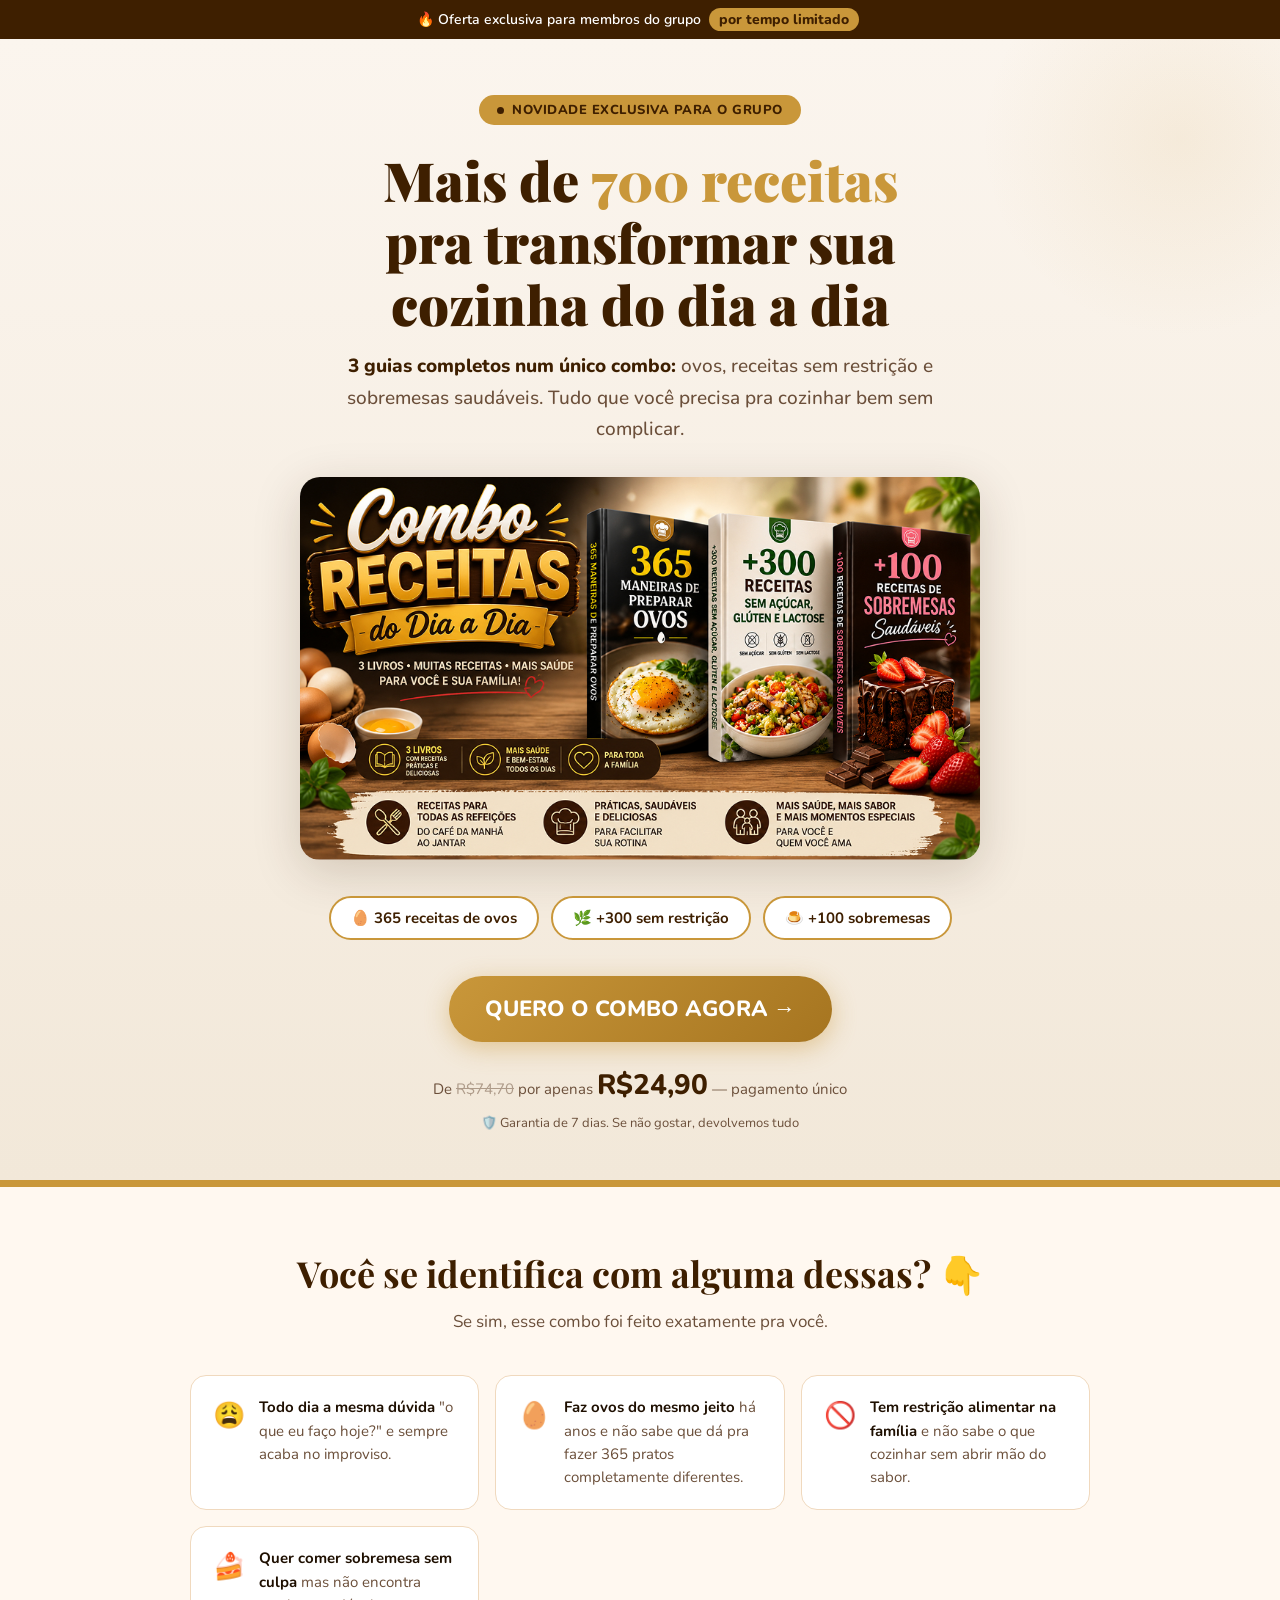
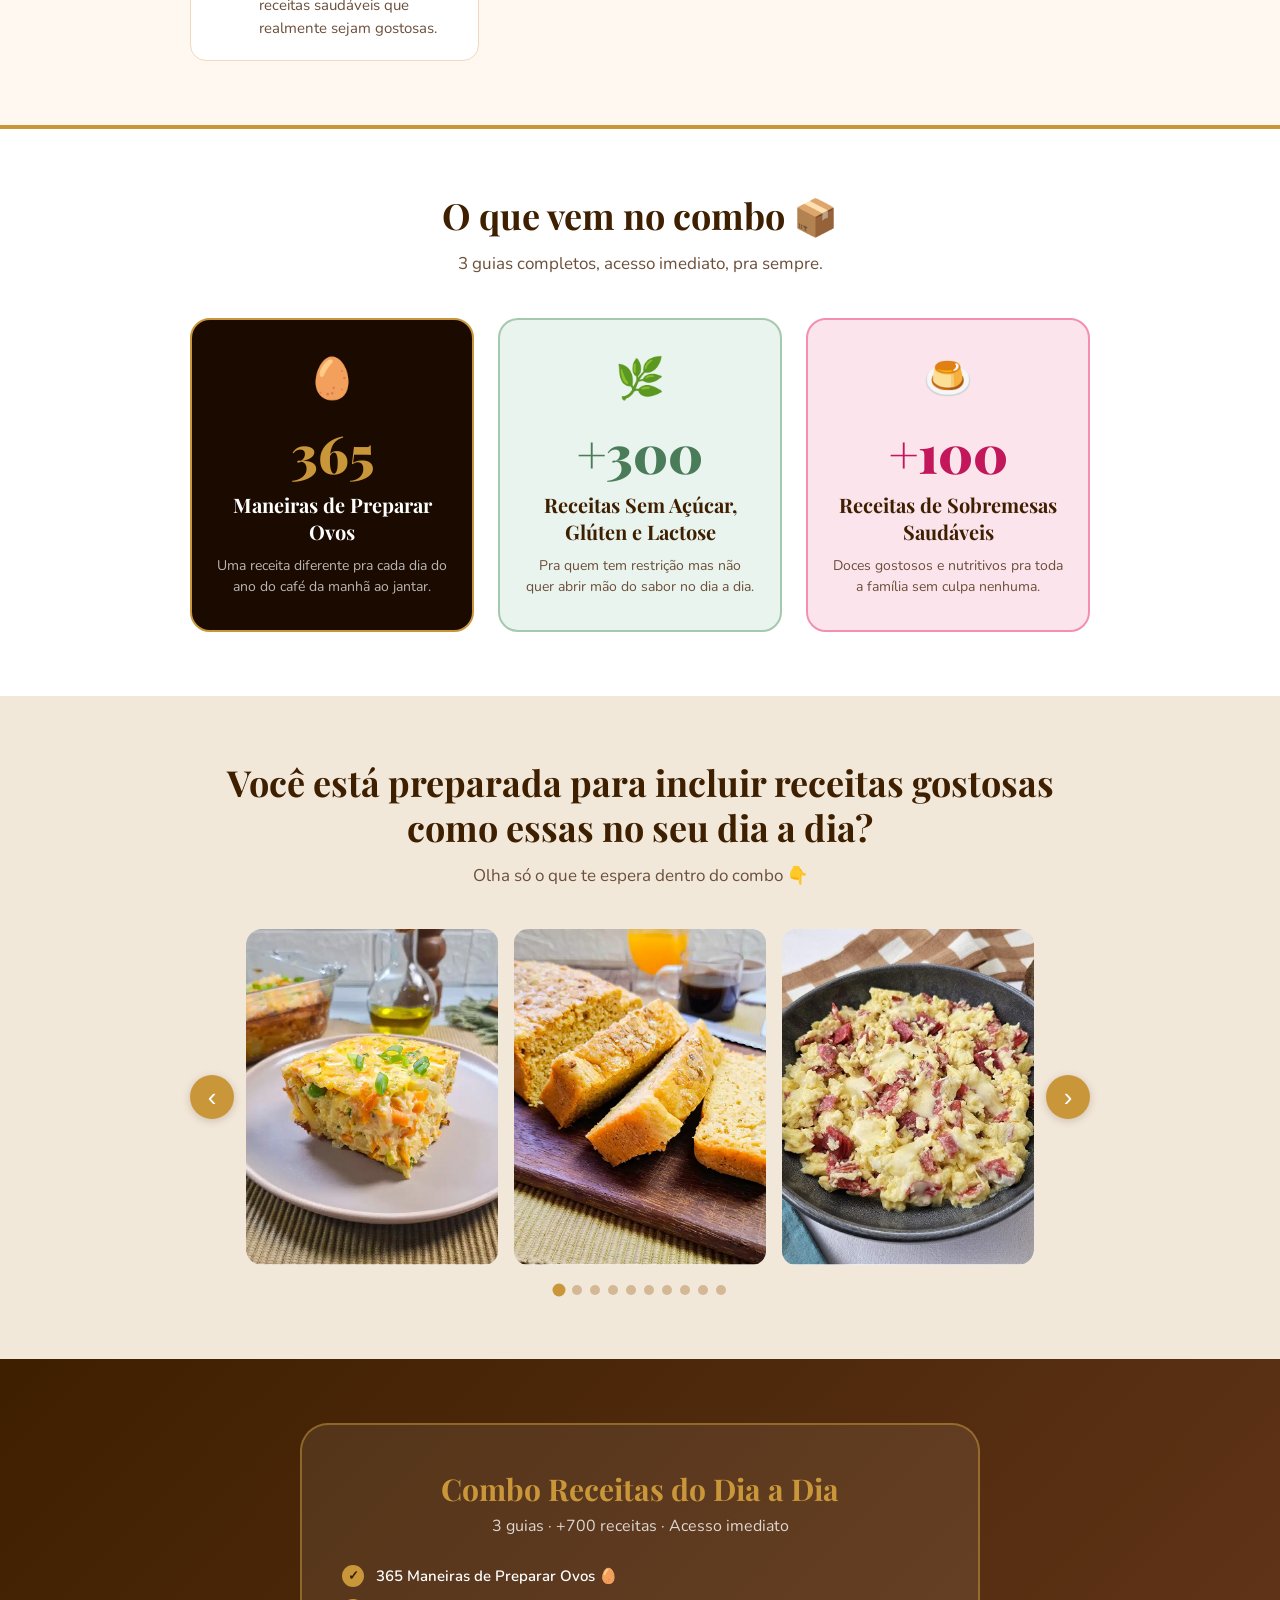
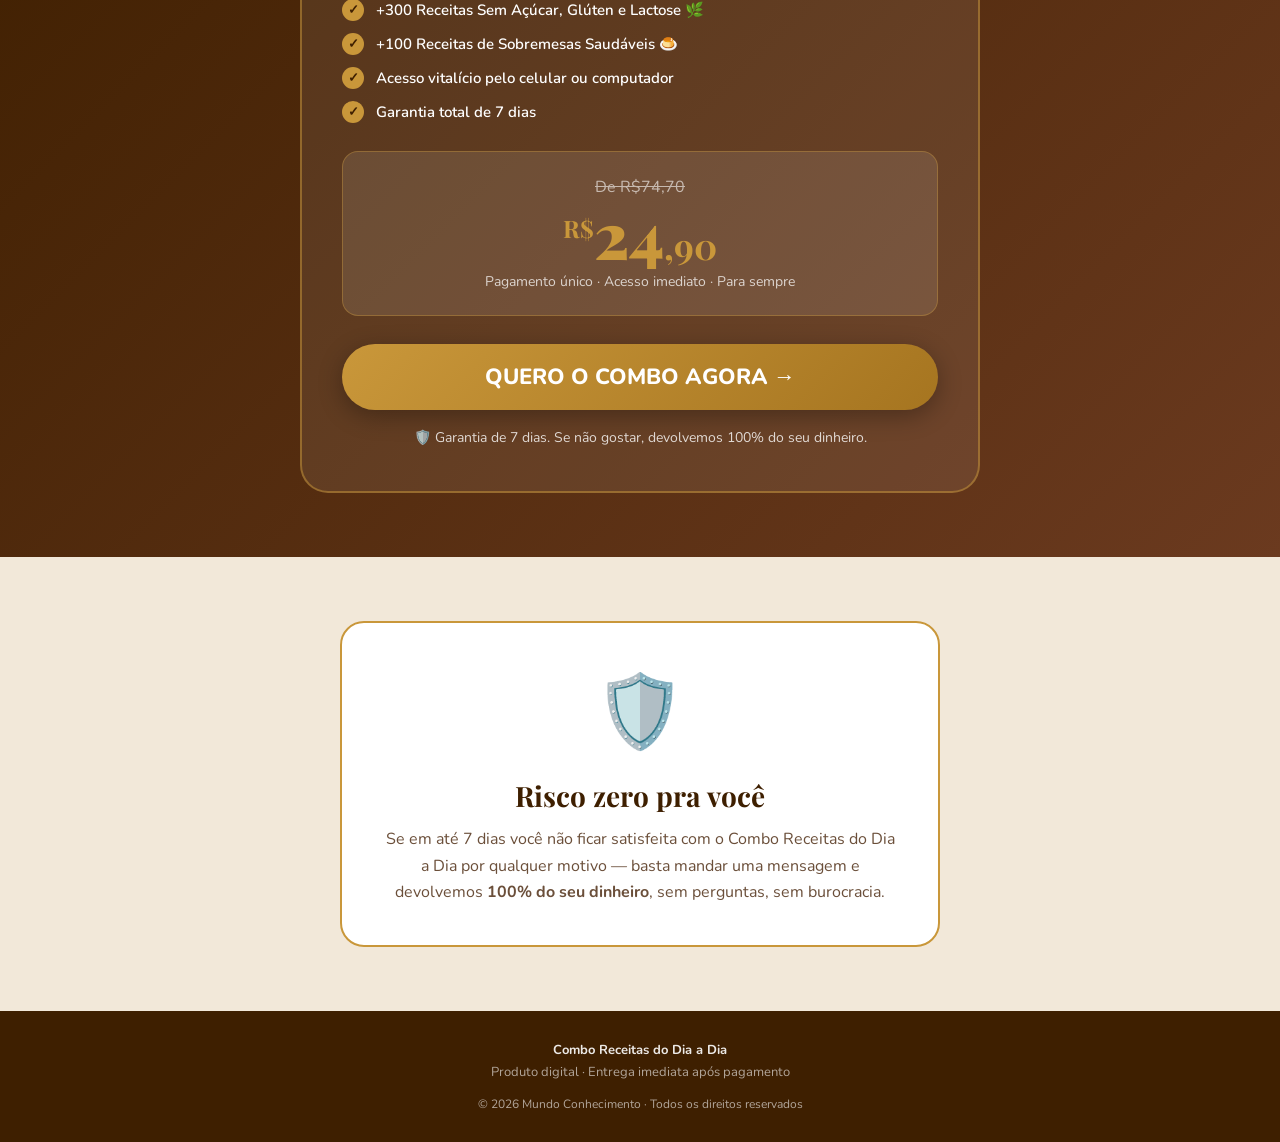
==== index.html @ 6fc4f451 "v1" ====
<!DOCTYPE html>
<html lang="pt-BR">
<head>
<meta charset="UTF-8">
<meta name="viewport" content="width=device-width, initial-scale=1.0">
<title>Combo Receitas do Dia a Dia</title>
<link href="https://fonts.googleapis.com/css2?family=Playfair+Display:wght@700;900&family=Nunito:wght@400;500;600;700;800&display=swap" rel="stylesheet">
<link rel="stylesheet" href="style.css">
</head>
<body>

<!-- TOPBAR -->
<div class="topbar">
  🔥 Oferta exclusiva para membros do grupo <span>por tempo limitado</span>
</div>

<!-- HERO -->
<section class="hero">
  <div class="badge-exclusivo">
    <span class="dot"></span>
    Novidade exclusiva para o grupo
  </div>

  <h1>
    Mais de <em>700 receitas</em><br>
    pra transformar sua<br>
    cozinha do dia a dia
  </h1>

  <p class="hero-sub">
    <strong>3 guias completos num único combo:</strong> ovos, receitas sem restrição e sobremesas saudáveis. Tudo que você precisa pra cozinhar bem sem complicar.
  </p>

  <div class="hero-img-placeholder">
    <img src="public/hero.jpg" alt="Combo Receitas do Dia a Dia">
  </div>

  <div class="stats-row">
    <div class="stat-pill">🥚 365 receitas de ovos</div>
    <div class="stat-pill">🌿 +300 sem restrição</div>
    <div class="stat-pill">🍮 +100 sobremesas</div>
  </div>

  <a href="https://mundoconhecimento.mycartpanda.com/checkout/211885139:1" class="cta-btn">
    QUERO O COMBO AGORA →
  </a>

  <div class="preco-hero">
    De <s>R$74,70</s> por apenas <strong>R$24,90</strong> — pagamento único
  </div>

  <div class="garantia-mini">
    🛡️ Garantia de 7 dias. Se não gostar, devolvemos tudo
  </div>
</section>

<!-- DOR -->
<section class="sec-dor">
  <div class="container">
    <h2 class="section-title">Você se identifica com alguma dessas? 👇</h2>
    <p class="section-sub">Se sim, esse combo foi feito exatamente pra você.</p>
    <div class="dor-grid">
      <div class="dor-card">
        <span class="dor-icon">😩</span>
        <p><strong>Todo dia a mesma dúvida</strong> "o que eu faço hoje?" e sempre acaba no improviso.</p>
      </div>
      <div class="dor-card">
        <span class="dor-icon">🥚</span>
        <p><strong>Faz ovos do mesmo jeito</strong> há anos e não sabe que dá pra fazer 365 pratos completamente diferentes.</p>
      </div>
      <div class="dor-card">
        <span class="dor-icon">🚫</span>
        <p><strong>Tem restrição alimentar na família</strong> e não sabe o que cozinhar sem abrir mão do sabor.</p>
      </div>
      <div class="dor-card">
        <span class="dor-icon">🍰</span>
        <p><strong>Quer comer sobremesa sem culpa</strong> mas não encontra receitas saudáveis que realmente sejam gostosas.</p>
      </div>
    </div>
  </div>
</section>

<!-- PRODUTOS -->
<section class="sec-produtos">
  <div class="container">
    <h2 class="section-title">O que vem no combo 📦</h2>
    <p class="section-sub">3 guias completos, acesso imediato, pra sempre.</p>
    <div class="produtos-grid">
      <div class="produto-card escuro">
        <span class="p-icon">🥚</span>
        <span class="p-num">365</span>
        <h3>Maneiras de Preparar Ovos</h3>
        <p>Uma receita diferente pra cada dia do ano do café da manhã ao jantar.</p>
      </div>
      <div class="produto-card claro">
        <span class="p-icon">🌿</span>
        <span class="p-num">+300</span>
        <h3>Receitas Sem Açúcar, Glúten e Lactose</h3>
        <p>Pra quem tem restrição mas não quer abrir mão do sabor no dia a dia.</p>
      </div>
      <div class="produto-card rosa">
        <span class="p-icon">🍮</span>
        <span class="p-num">+100</span>
        <h3>Receitas de Sobremesas Saudáveis</h3>
        <p>Doces gostosos e nutritivos pra toda a família sem culpa nenhuma.</p>
      </div>
    </div>
  </div>
</section>

<!-- CARROSSEL -->
<section class="sec-carrossel">
  <div class="container">
    <h2 class="section-title">Você está preparada para incluir receitas gostosas como essas no seu dia a dia?</h2>
    <p class="section-sub">Olha só o que te espera dentro do combo 👇</p>
    <div class="carrossel-wrapper">
      <button class="carr-btn carr-prev" onclick="moverCarrossel(-1)" aria-label="Anterior">&#8249;</button>
      <div class="carrossel-track-outer">
        <div class="carrossel-track" id="carrosselTrack">
          <div class="carr-slide"><img src="public/1.jpg" alt="Receita 1"></div>
          <div class="carr-slide"><img src="public/2.jpg" alt="Receita 2"></div>
          <div class="carr-slide"><img src="public/3.jpg" alt="Receita 3"></div>
          <div class="carr-slide"><img src="public/4.jpg" alt="Receita 4"></div>
          <div class="carr-slide"><img src="public/5.jpg" alt="Receita 5"></div>
          <div class="carr-slide"><img src="public/6.jpg" alt="Receita 6"></div>
          <div class="carr-slide"><img src="public/7.jpg" alt="Receita 7"></div>
          <div class="carr-slide"><img src="public/8.jpg" alt="Receita 8"></div>
          <div class="carr-slide"><img src="public/9.jpg" alt="Receita 9"></div>
          <div class="carr-slide"><img src="public/10.jpg" alt="Receita 10"></div>
          <div class="carr-slide"><img src="public/11.jpg" alt="Receita 11"></div>
          <div class="carr-slide"><img src="public/12.jpg" alt="Receita 12"></div>
        </div>
      </div>
      <button class="carr-btn carr-next" onclick="moverCarrossel(1)" aria-label="Próximo">&#8250;</button>
    </div>
    <div class="carr-dots" id="carrDots"></div>
  </div>
</section>

<!-- OFERTA -->
<section class="sec-oferta" id="oferta">
  <div class="container">
    <div class="oferta-box">
      <div class="titulo">Combo Receitas do Dia a Dia</div>
      <div class="subtitulo">3 guias · +700 receitas · Acesso imediato</div>

      <ul class="inclui-lista">
        <li>365 Maneiras de Preparar Ovos 🥚</li>
        <li>+300 Receitas Sem Açúcar, Glúten e Lactose 🌿</li>
        <li>+100 Receitas de Sobremesas Saudáveis 🍮</li>
        <li>Acesso vitalício pelo celular ou computador</li>
        <li>Garantia total de 7 dias</li>
      </ul>

      <div class="preco-box">
        <div class="preco-de">De R$74,70</div>
        <div class="preco-por">
          <span>R$</span>24<span class="cents">,90</span>
        </div>
        <div class="preco-detalhe">Pagamento único · Acesso imediato · Para sempre</div>
      </div>

      <a href="https://mundoconhecimento.mycartpanda.com/checkout/211885139:1" class="cta-btn-gold">
        QUERO O COMBO AGORA →
      </a>

      <div class="garantia-box">
        🛡️ Garantia de 7 dias. Se não gostar, devolvemos 100% do seu dinheiro.
      </div>
    </div>
  </div>
</section>

<!-- GARANTIA -->
<section class="sec-garantia">
  <div class="container">
    <div class="garantia-inner">
      <span class="g-big">🛡️</span>
      <h3>Risco zero pra você</h3>
      <p>
        Se em até 7 dias você não ficar satisfeita com o Combo Receitas do Dia a Dia por qualquer motivo — basta mandar uma mensagem e devolvemos <strong>100% do seu dinheiro</strong>, sem perguntas, sem burocracia.
      </p>
    </div>
  </div>
</section>

<!-- FOOTER -->
<footer>
  <p><strong>Combo Receitas do Dia a Dia</strong></p>
  <p>Produto digital · Entrega imediata após pagamento</p>
  <p style="margin-top:10px; font-size:12px;">© 2026 Mundo Conhecimento · Todos os direitos reservados</p>
</footer>

<script src="script.js"></script>

</body>
</html>
---- style.css ----
*, *::before, *::after { box-sizing: border-box; margin: 0; padding: 0; }

:root {
  --marrom: #3E1F00;
  --marrom-medio: #6B3A1F;
  --dourado: #C9973A;
  --dourado-claro: #FDF3E3;
  --creme: #FBF5EE;
  --creme-escuro: #F2E8D9;
  --verde: #4A7C59;
  --verde-claro: #EAF4EE;
  --rosa: #C2185B;
  --rosa-claro: #FCE4EC;
  --texto: #1E0F00;
  --texto-muted: #6B4F3A;
}

body {
  font-family: 'Nunito', sans-serif;
  color: var(--texto);
  background: var(--creme);
  overflow-x: hidden;
}

/* TOPBAR */
.topbar {
  background: var(--marrom);
  color: white;
  text-align: center;
  padding: 10px 20px;
  font-size: 14px;
  font-weight: 600;
}
.topbar span {
  background: var(--dourado);
  color: var(--marrom);
  border-radius: 20px;
  padding: 2px 10px;
  font-weight: 800;
  margin: 0 4px;
}

/* HERO */
.hero {
  background: linear-gradient(180deg, #FBF5EE 0%, #F2E8D9 100%);
  padding: 56px 24px 48px;
  text-align: center;
  position: relative;
  overflow: hidden;
  border-bottom: 3px solid var(--dourado);
}
.hero::before {
  content: '';
  position: absolute;
  top: -100px; right: -100px;
  width: 400px; height: 400px;
  background: radial-gradient(circle, rgba(201,151,58,0.1) 0%, transparent 70%);
  border-radius: 50%;
  pointer-events: none;
}
.badge-exclusivo {
  display: inline-flex;
  align-items: center;
  gap: 8px;
  background: var(--dourado);
  color: var(--marrom);
  border-radius: 30px;
  padding: 6px 18px;
  font-size: 13px;
  font-weight: 800;
  margin-bottom: 24px;
  letter-spacing: 0.5px;
  text-transform: uppercase;
}
.badge-exclusivo .dot {
  width: 7px; height: 7px;
  background: var(--marrom);
  border-radius: 50%;
  animation: pulse 1.5s ease-in-out infinite;
}
@keyframes pulse {
  0%, 100% { transform: scale(1); }
  50% { transform: scale(1.5); }
}
.hero h1 {
  font-family: 'Playfair Display', serif;
  font-size: clamp(30px, 5.5vw, 54px);
  font-weight: 900;
  color: var(--marrom);
  line-height: 1.15;
  margin-bottom: 16px;
}
.hero h1 em { font-style: normal; color: var(--dourado); }
.hero-sub {
  font-size: clamp(15px, 2.2vw, 19px);
  color: var(--texto-muted);
  max-width: 640px;
  margin: 0 auto 32px;
  line-height: 1.65;
  font-weight: 500;
}
.hero-sub strong { color: var(--marrom); font-weight: 800; }

/* PLACEHOLDER IMAGEM HERO */
.hero-img-placeholder {
  max-width: 680px;
  width: 100%;
  margin: 0 auto 36px;
  display: block;
  border-radius: 20px;
  /* SUBSTITUA ESTE BLOCO PELA TAG <img> QUANDO TIVER A IMAGEM */
}
.hero-img-placeholder img {
  width: 100%;
  border-radius: 20px;
  box-shadow: 0 12px 48px rgba(62,31,0,0.18);
  display: block;
}

.stats-row {
  display: flex;
  justify-content: center;
  gap: 12px;
  flex-wrap: wrap;
  margin-bottom: 36px;
}
.stat-pill {
  background: white;
  border: 2px solid var(--dourado);
  border-radius: 40px;
  padding: 10px 20px;
  font-weight: 700;
  font-size: 15px;
  display: flex;
  align-items: center;
  gap: 8px;
  color: var(--marrom);
}
.cta-btn {
  display: inline-block;
  background: linear-gradient(135deg, var(--dourado) 0%, #A67520 100%);
  color: white;
  font-family: 'Nunito', sans-serif;
  font-size: clamp(18px, 3vw, 22px);
  font-weight: 800;
  padding: 18px 36px;
  border-radius: 50px;
  text-decoration: none;
  border: none;
  box-shadow: 0 6px 24px rgba(201,151,58,0.45);
  transition: transform 0.2s, box-shadow 0.2s;
  position: relative;
  overflow: hidden;
  cursor: pointer;
  max-width: 100%;
}
.cta-btn::after {
  content: '';
  position: absolute;
  top: 0; left: -100%;
  width: 60%; height: 100%;
  background: linear-gradient(90deg, transparent, rgba(255,255,255,0.2), transparent);
  transform: skewX(-20deg);
  animation: shimmer 3s ease-in-out infinite;
}
@keyframes shimmer { 0% { left: -100%; } 100% { left: 200%; } }
.cta-btn:hover { transform: translateY(-3px); box-shadow: 0 10px 32px rgba(201,151,58,0.55); }

.preco-hero { margin-top: 18px; font-size: 15px; color: var(--texto-muted); }
.preco-hero strong { font-size: 28px; color: var(--marrom); font-weight: 800; }
.preco-hero s { opacity: 0.5; }
.garantia-mini {
  display: flex; align-items: center; justify-content: center;
  gap: 6px; font-size: 13px; color: var(--texto-muted); margin-top: 10px;
}

/* SEÇÕES */
section { padding: 64px 24px; }
.container { max-width: 900px; margin: 0 auto; }
.section-title {
  font-family: 'Playfair Display', serif;
  font-size: clamp(22px, 4vw, 36px);
  font-weight: 700;
  text-align: center;
  margin-bottom: 12px;
  color: var(--marrom);
  line-height: 1.25;
}
.section-sub {
  text-align: center;
  color: var(--texto-muted);
  font-size: 17px;
  max-width: 600px;
  margin: 0 auto 40px;
  line-height: 1.6;
}

/* DOR */
.sec-dor {
  background: #FFF8F0;
  border-top: 4px solid var(--dourado);
  border-bottom: 4px solid var(--dourado);
}
.dor-grid {
  display: grid;
  grid-template-columns: repeat(auto-fit, minmax(240px, 1fr));
  gap: 16px;
}
.dor-card {
  background: white;
  border-radius: 16px;
  padding: 20px 22px;
  display: flex;
  align-items: flex-start;
  gap: 14px;
  border: 1.5px solid #F0D9BE;
}
.dor-icon { font-size: 26px; flex-shrink: 0; margin-top: 2px; }
.dor-card p { font-size: 15px; color: var(--texto-muted); line-height: 1.55; }
.dor-card p strong { color: var(--texto); font-weight: 700; }

/* PRODUTOS */
.sec-produtos { background: white; }
.produtos-grid {
  display: grid;
  grid-template-columns: repeat(auto-fit, minmax(240px, 1fr));
  gap: 24px;
}
.produto-card {
  border-radius: 20px;
  padding: 32px 24px;
  text-align: center;
  border: 2px solid;
  transition: transform 0.2s;
}
.produto-card:hover { transform: translateY(-4px); }
.produto-card.escuro { background: #1A0A00; border-color: var(--dourado); }
.produto-card.claro { background: var(--verde-claro); border-color: #A5C8AE; }
.produto-card.rosa { background: var(--rosa-claro); border-color: #F48FB1; }
.produto-card .p-num {
  font-family: 'Playfair Display', serif;
  font-size: 52px; font-weight: 900;
  display: block; margin-bottom: 4px;
}
.produto-card.escuro .p-num { color: var(--dourado); }
.produto-card.claro .p-num { color: var(--verde); }
.produto-card.rosa .p-num { color: var(--rosa); }
.produto-card h3 { font-family: 'Playfair Display', serif; font-size: 20px; font-weight: 700; margin-bottom: 10px; }
.produto-card.escuro h3 { color: white; }
.produto-card.claro h3, .produto-card.rosa h3 { color: var(--marrom); }
.produto-card p { font-size: 14px; line-height: 1.55; }
.produto-card.escuro p { color: rgba(255,255,255,0.7); }
.produto-card.claro p, .produto-card.rosa p { color: var(--texto-muted); }
.produto-card .p-icon { font-size: 40px; display: block; margin-bottom: 12px; }

/* CARROSSEL */
.sec-carrossel { background: var(--creme-escuro); padding: 64px 24px; }
.carrossel-wrapper {
  display: flex;
  align-items: center;
  gap: 12px;
  position: relative;
  margin-top: 8px;
}
.carrossel-track-outer {
  overflow: hidden;
  flex: 1;
  border-radius: 16px;
}
.carrossel-track {
  display: flex;
  gap: 16px;
  transition: transform 0.4s ease;
  will-change: transform;
}
.carr-slide {
  flex: 0 0 calc((100% - 32px) / 3);
  border-radius: 14px;
  overflow: hidden;
  aspect-ratio: 3/4;
}
.carr-slide img {
  width: 100%;
  height: 100%;
  object-fit: cover;
  display: block;
}
.carr-placeholder {
  background: #E8D8C0;
  display: flex;
  align-items: center;
  justify-content: center;
  font-size: 13px;
  font-weight: 700;
  color: var(--texto-muted);
  letter-spacing: 0.5px;
  border: 2px dashed #C8A878;
  /* REMOVA ESTA CLASSE E O ELEMENTO QUANDO ADICIONAR IMAGENS REAIS */
}
.carr-btn {
  background: var(--dourado);
  color: white;
  border: none;
  border-radius: 50%;
  width: 44px; height: 44px;
  font-size: 26px;
  line-height: 1;
  cursor: pointer;
  flex-shrink: 0;
  display: flex; align-items: center; justify-content: center;
  transition: background 0.2s, transform 0.2s;
  box-shadow: 0 2px 8px rgba(62,31,0,0.2);
}
.carr-btn:hover { background: #A67520; transform: scale(1.08); }
.carr-dots {
  display: flex;
  justify-content: center;
  gap: 8px;
  margin-top: 20px;
}
.carr-dot {
  width: 10px; height: 10px;
  border-radius: 50%;
  background: #D4B896;
  cursor: pointer;
  transition: background 0.2s, transform 0.2s;
  border: none;
}
.carr-dot.ativo { background: var(--dourado); transform: scale(1.3); }

@media (max-width: 600px) {
  .carr-slide { flex: 0 0 calc((100% - 16px) / 2); }
  .carr-btn { width: 36px; height: 36px; font-size: 20px; }
}
@media (max-width: 400px) {
  .carr-slide { flex: 0 0 100%; }
}

/* OFERTA */
.sec-oferta {
  background: linear-gradient(135deg, var(--marrom) 0%, var(--marrom-medio) 100%);
  color: white;
}
.oferta-box {
  max-width: 680px;
  margin: 0 auto;
  background: rgba(255,255,255,0.08);
  border-radius: 28px;
  border: 2px solid rgba(201,151,58,0.5);
  padding: 44px 40px;
  text-align: center;
}
.oferta-box .titulo {
  font-family: 'Playfair Display', serif;
  font-size: clamp(22px, 4vw, 30px);
  font-weight: 700;
  margin-bottom: 6px;
  color: var(--dourado);
}
.oferta-box .subtitulo { font-size: 16px; opacity: 0.8; margin-bottom: 28px; }
.inclui-lista {
  list-style: none;
  text-align: left;
  margin-bottom: 28px;
  display: grid;
  gap: 12px;
}
.inclui-lista li {
  display: flex;
  align-items: center;
  gap: 12px;
  font-size: 15px;
  font-weight: 600;
}
.inclui-lista li::before {
  content: '✓';
  background: var(--dourado);
  color: var(--marrom);
  width: 22px; height: 22px;
  border-radius: 50%;
  display: flex;
  align-items: center;
  justify-content: center;
  font-weight: 900;
  font-size: 13px;
  flex-shrink: 0;
}
.preco-box {
  background: rgba(255,255,255,0.1);
  border-radius: 16px;
  padding: 24px;
  margin-bottom: 28px;
  border: 1px solid rgba(201,151,58,0.4);
}
.preco-de { font-size: 16px; opacity: 0.6; text-decoration: line-through; margin-bottom: 4px; }
.preco-por {
  font-family: 'Playfair Display', serif;
  font-size: clamp(48px, 10vw, 64px);
  font-weight: 900;
  line-height: 1;
  color: var(--dourado);
}
.preco-por span { font-size: 24px; vertical-align: super; font-weight: 700; }
.preco-por .cents { font-size: 36px; vertical-align: baseline; }
.preco-detalhe { font-size: 14px; opacity: 0.75; margin-top: 6px; }
.cta-btn-gold {
  display: block;
  background: linear-gradient(135deg, var(--dourado) 0%, #A67520 100%);
  color: white;
  font-family: 'Nunito', sans-serif;
  font-size: clamp(17px, 3vw, 22px);
  font-weight: 800;
  padding: 18px 36px;
  border-radius: 50px;
  text-decoration: none;
  cursor: pointer;
  border: none;
  box-shadow: 0 6px 24px rgba(0,0,0,0.3);
  transition: transform 0.2s, box-shadow 0.2s;
  width: 100%;
}
.cta-btn-gold:hover { transform: translateY(-3px); box-shadow: 0 10px 32px rgba(0,0,0,0.4); }
.garantia-box {
  margin-top: 18px;
  display: flex; align-items: center; justify-content: center;
  gap: 8px; font-size: 14px; opacity: 0.8;
  flex-wrap: wrap; text-align: center;
}

/* GARANTIA */
.sec-garantia { background: var(--creme-escuro); }
.garantia-inner {
  max-width: 600px;
  margin: 0 auto;
  background: white;
  border-radius: 24px;
  padding: 40px;
  text-align: center;
  border: 2px solid var(--dourado);
}
.garantia-inner .g-big { font-size: 72px; margin-bottom: 16px; display: block; }
.garantia-inner h3 {
  font-family: 'Playfair Display', serif;
  font-size: 28px; font-weight: 700;
  color: var(--marrom); margin-bottom: 12px;
}
.garantia-inner p { font-size: 16px; color: var(--texto-muted); line-height: 1.65; }

/* FOOTER */
footer {
  background: var(--marrom);
  color: rgba(255,255,255,0.6);
  text-align: center;
  padding: 28px 24px;
  font-size: 13px;
  line-height: 1.7;
}
footer strong { color: rgba(255,255,255,0.9); }

/* RESPONSIVE */
@media (max-width: 600px) {
  section { padding: 48px 16px; }
  .oferta-box { padding: 28px 20px; }
  .preco-por { font-size: 48px; }
  .garantia-inner { padding: 28px 20px; }
  .stat-pill { font-size: 13px; padding: 8px 14px; }
}
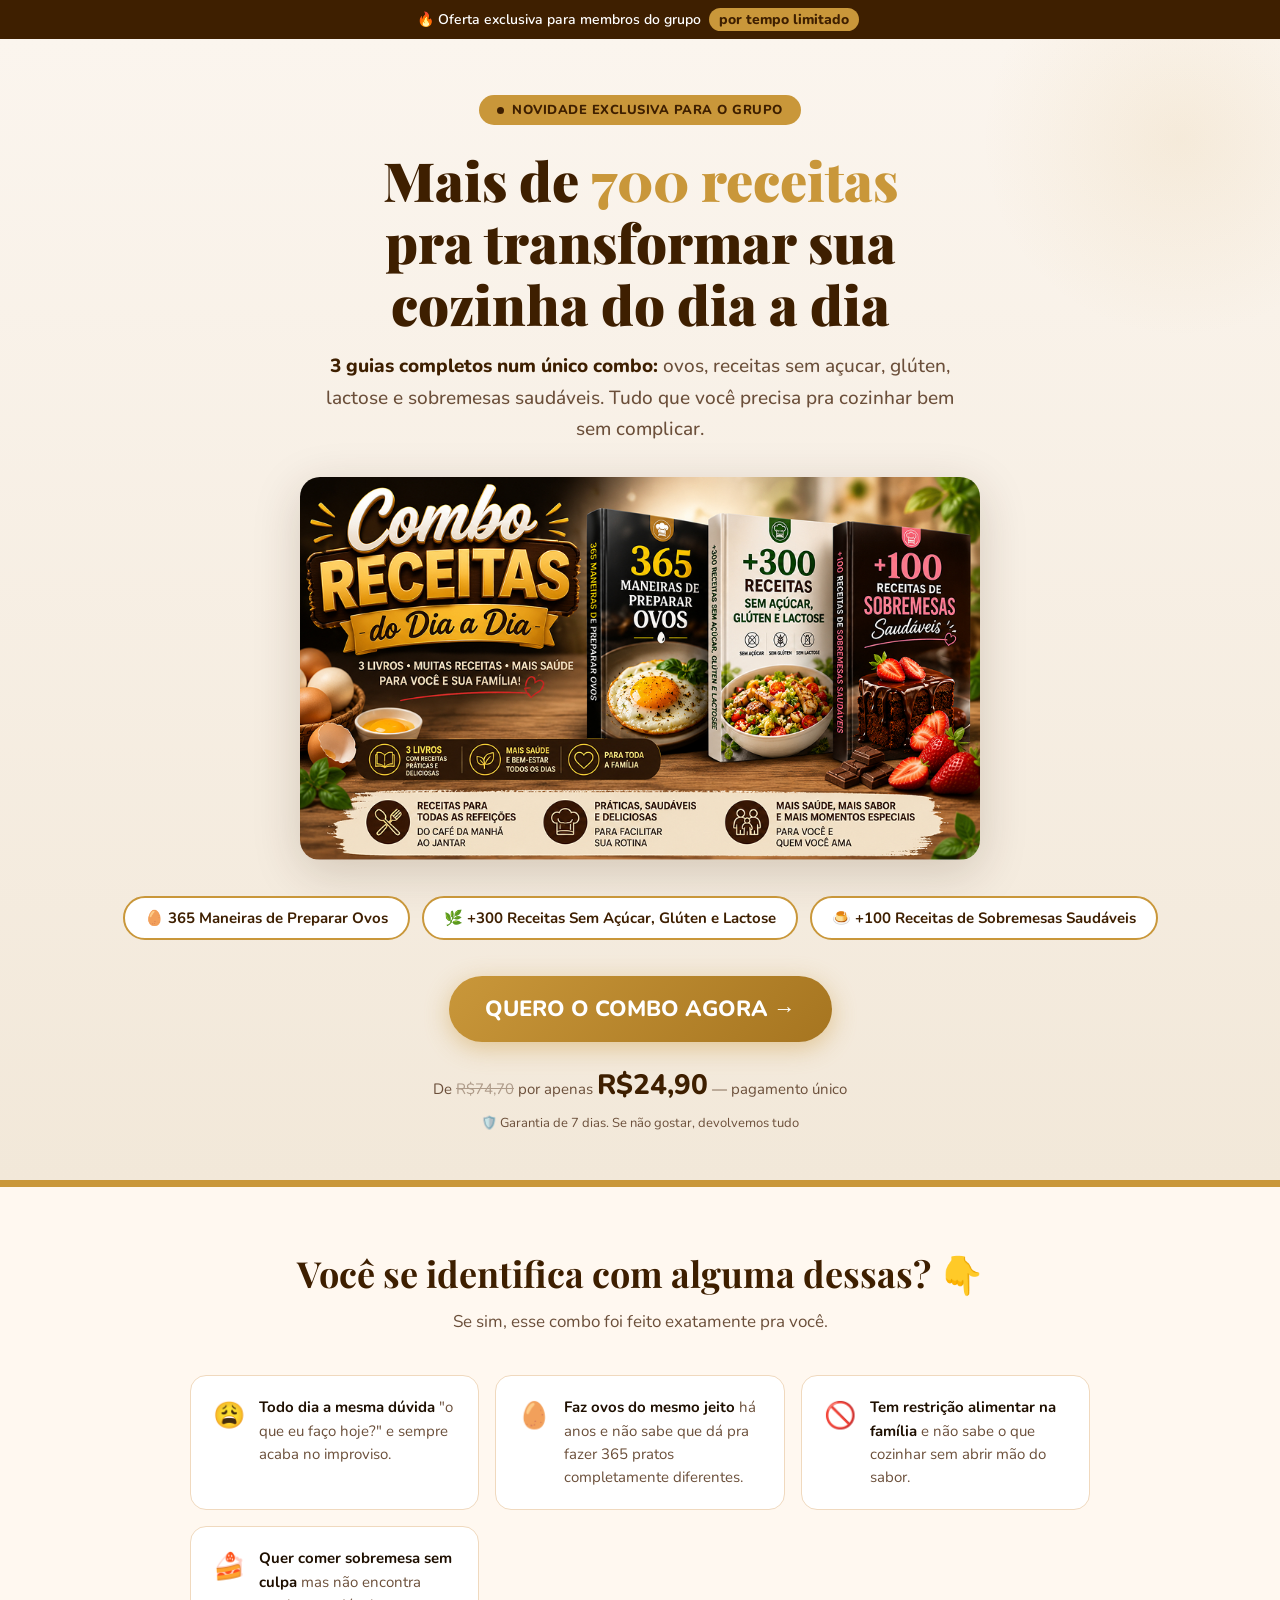
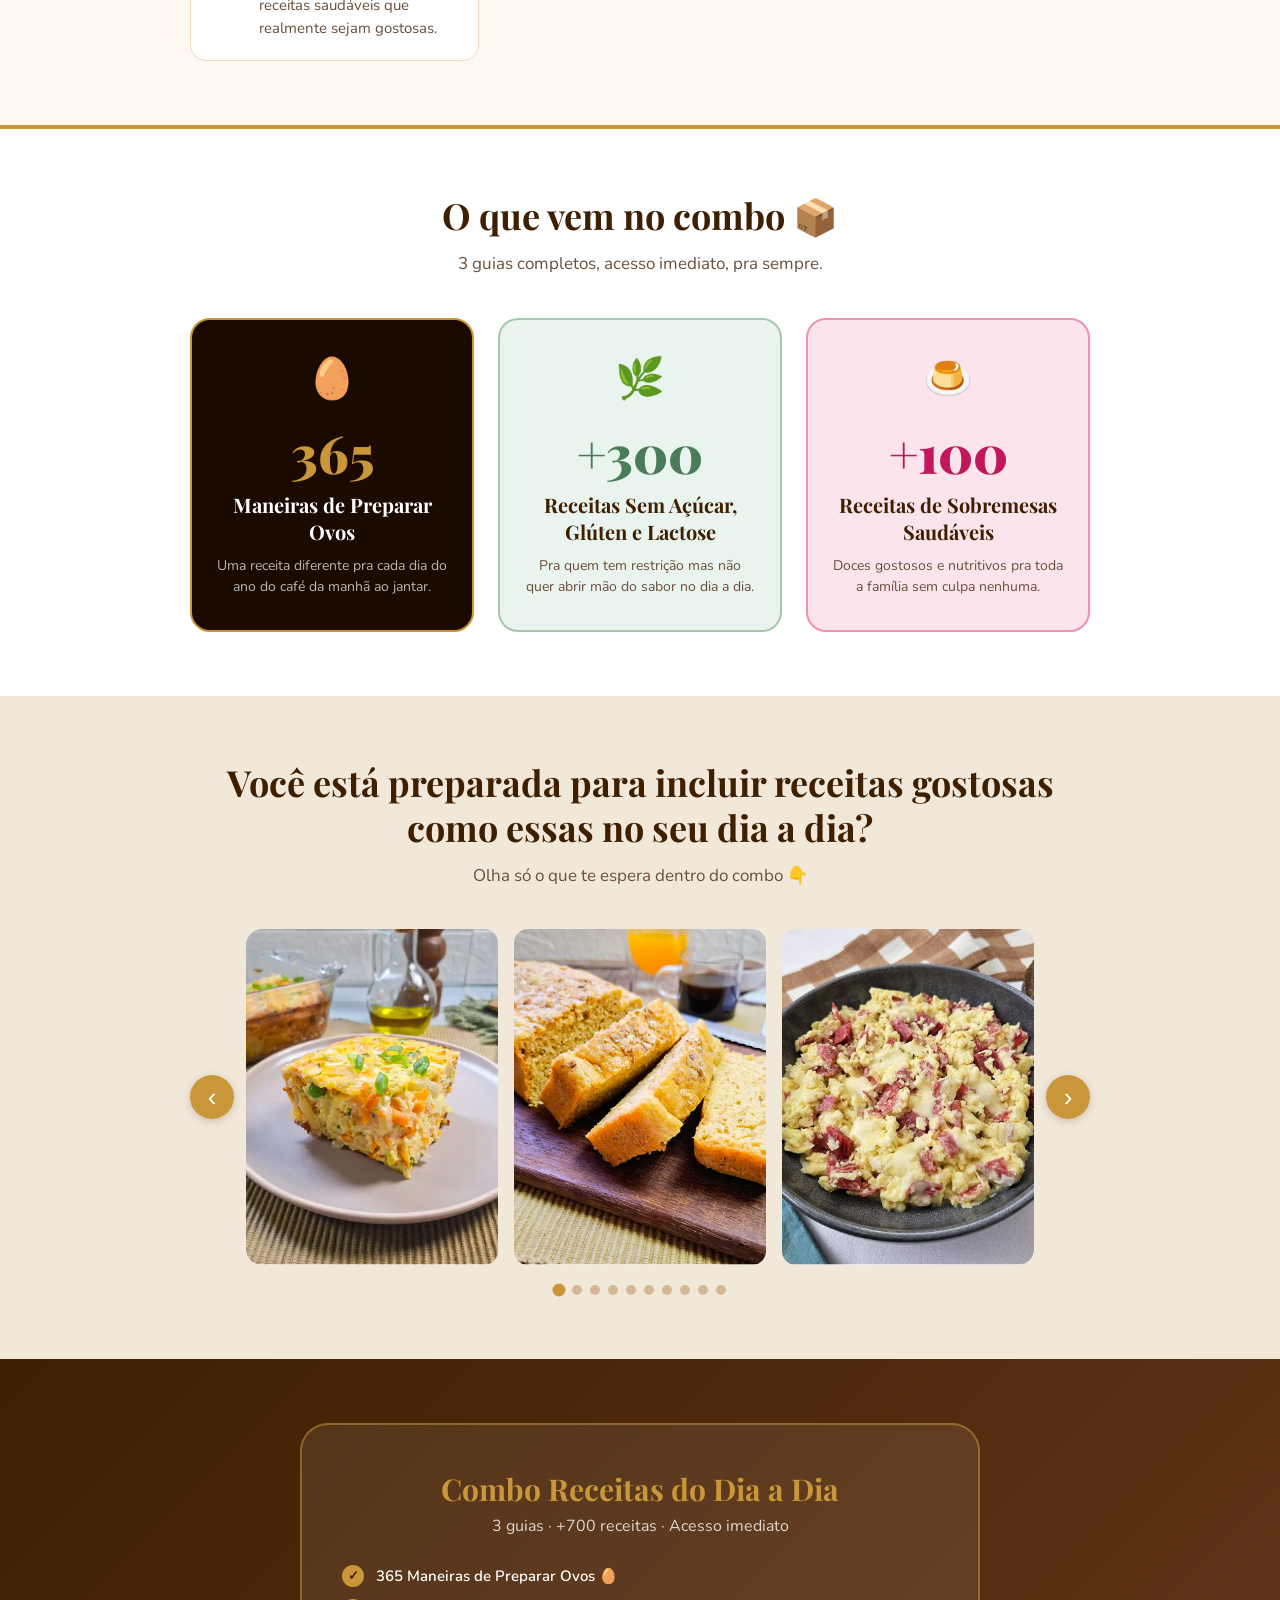
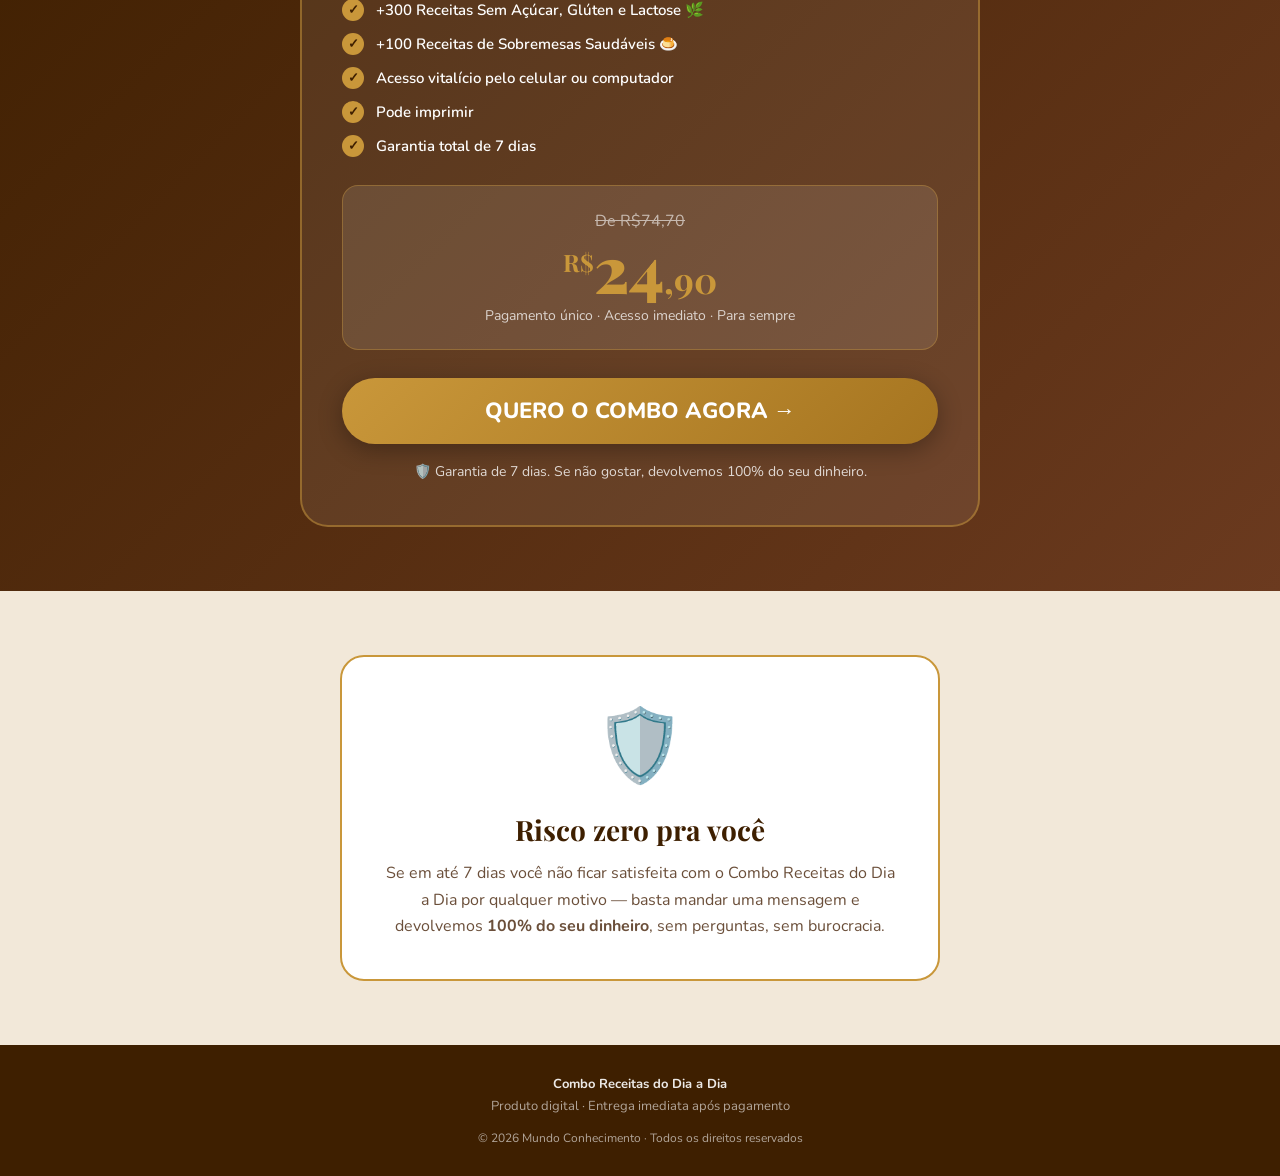
==== commit 8500ff82: "v3" ====
--- a/index.html
+++ b/index.html
@@ -28,17 +28,17 @@
   </h1>
 
   <p class="hero-sub">
-    <strong>3 guias completos num único combo:</strong> ovos, receitas sem restrição e sobremesas saudáveis. Tudo que você precisa pra cozinhar bem sem complicar.
+    <strong>3 guias completos num único combo:</strong> ovos, receitas sem açucar, glúten, lactose e sobremesas saudáveis. Tudo que você precisa pra cozinhar bem sem complicar.
   </p>
 
   <div class="hero-img-placeholder">
-    <img src="public/hero.jpg" alt="Combo Receitas do Dia a Dia">
+    <img src="assets/hero.jpg" alt="Combo Receitas do Dia a Dia">
   </div>
 
   <div class="stats-row">
-    <div class="stat-pill">🥚 365 receitas de ovos</div>
-    <div class="stat-pill">🌿 +300 sem restrição</div>
-    <div class="stat-pill">🍮 +100 sobremesas</div>
+    <div class="stat-pill">🥚 365 Maneiras de Preparar Ovos</div>
+    <div class="stat-pill">🌿 +300 Receitas Sem Açúcar, Glúten e Lactose</div>
+    <div class="stat-pill">🍮 +100 Receitas de Sobremesas Saudáveis </div>
   </div>
 
   <a href="https://mundoconhecimento.mycartpanda.com/checkout/211885139:1" class="cta-btn">
@@ -117,18 +117,18 @@
       <button class="carr-btn carr-prev" onclick="moverCarrossel(-1)" aria-label="Anterior">&#8249;</button>
       <div class="carrossel-track-outer">
         <div class="carrossel-track" id="carrosselTrack">
-          <div class="carr-slide"><img src="public/1.jpg" alt="Receita 1"></div>
-          <div class="carr-slide"><img src="public/2.jpg" alt="Receita 2"></div>
-          <div class="carr-slide"><img src="public/3.jpg" alt="Receita 3"></div>
-          <div class="carr-slide"><img src="public/4.jpg" alt="Receita 4"></div>
-          <div class="carr-slide"><img src="public/5.jpg" alt="Receita 5"></div>
-          <div class="carr-slide"><img src="public/6.jpg" alt="Receita 6"></div>
-          <div class="carr-slide"><img src="public/7.jpg" alt="Receita 7"></div>
-          <div class="carr-slide"><img src="public/8.jpg" alt="Receita 8"></div>
-          <div class="carr-slide"><img src="public/9.jpg" alt="Receita 9"></div>
-          <div class="carr-slide"><img src="public/10.jpg" alt="Receita 10"></div>
-          <div class="carr-slide"><img src="public/11.jpg" alt="Receita 11"></div>
-          <div class="carr-slide"><img src="public/12.jpg" alt="Receita 12"></div>
+          <div class="carr-slide"><img src="assets/1.jpg" alt="Receita 1"></div>
+          <div class="carr-slide"><img src="assets/2.jpg" alt="Receita 2"></div>
+          <div class="carr-slide"><img src="assets/3.jpg" alt="Receita 3"></div>
+          <div class="carr-slide"><img src="assets/4.jpg" alt="Receita 4"></div>
+          <div class="carr-slide"><img src="assets/5.jpg" alt="Receita 5"></div>
+          <div class="carr-slide"><img src="assets/6.jpg" alt="Receita 6"></div>
+          <div class="carr-slide"><img src="assets/7.jpg" alt="Receita 7"></div>
+          <div class="carr-slide"><img src="assets/8.jpg" alt="Receita 8"></div>
+          <div class="carr-slide"><img src="assets/9.jpg" alt="Receita 9"></div>
+          <div class="carr-slide"><img src="assets/10.jpg" alt="Receita 10"></div>
+          <div class="carr-slide"><img src="assets/11.jpg" alt="Receita 11"></div>
+          <div class="carr-slide"><img src="assets/12.jpg" alt="Receita 12"></div>
         </div>
       </div>
       <button class="carr-btn carr-next" onclick="moverCarrossel(1)" aria-label="Próximo">&#8250;</button>
@@ -149,6 +149,7 @@
         <li>+300 Receitas Sem Açúcar, Glúten e Lactose 🌿</li>
         <li>+100 Receitas de Sobremesas Saudáveis 🍮</li>
         <li>Acesso vitalício pelo celular ou computador</li>
+        <li>Pode imprimir</li>
         <li>Garantia total de 7 dias</li>
       </ul>
 
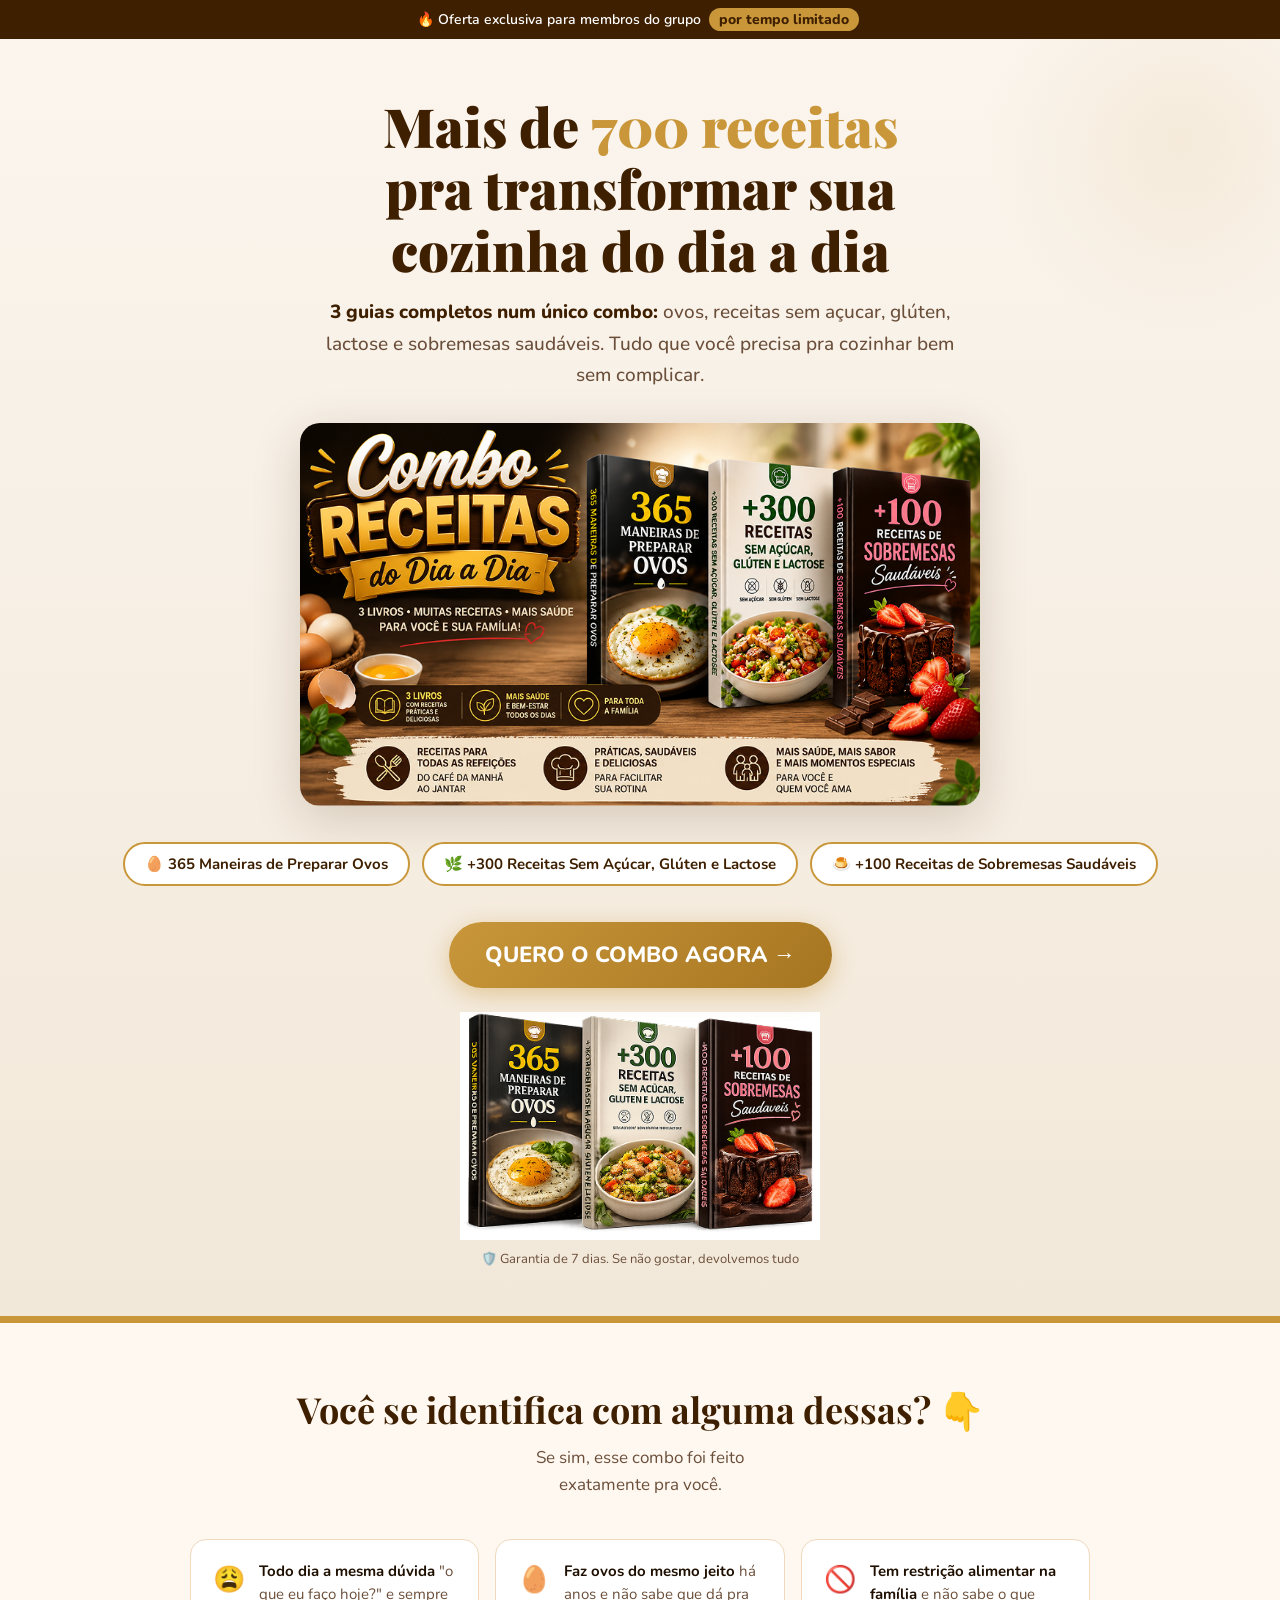
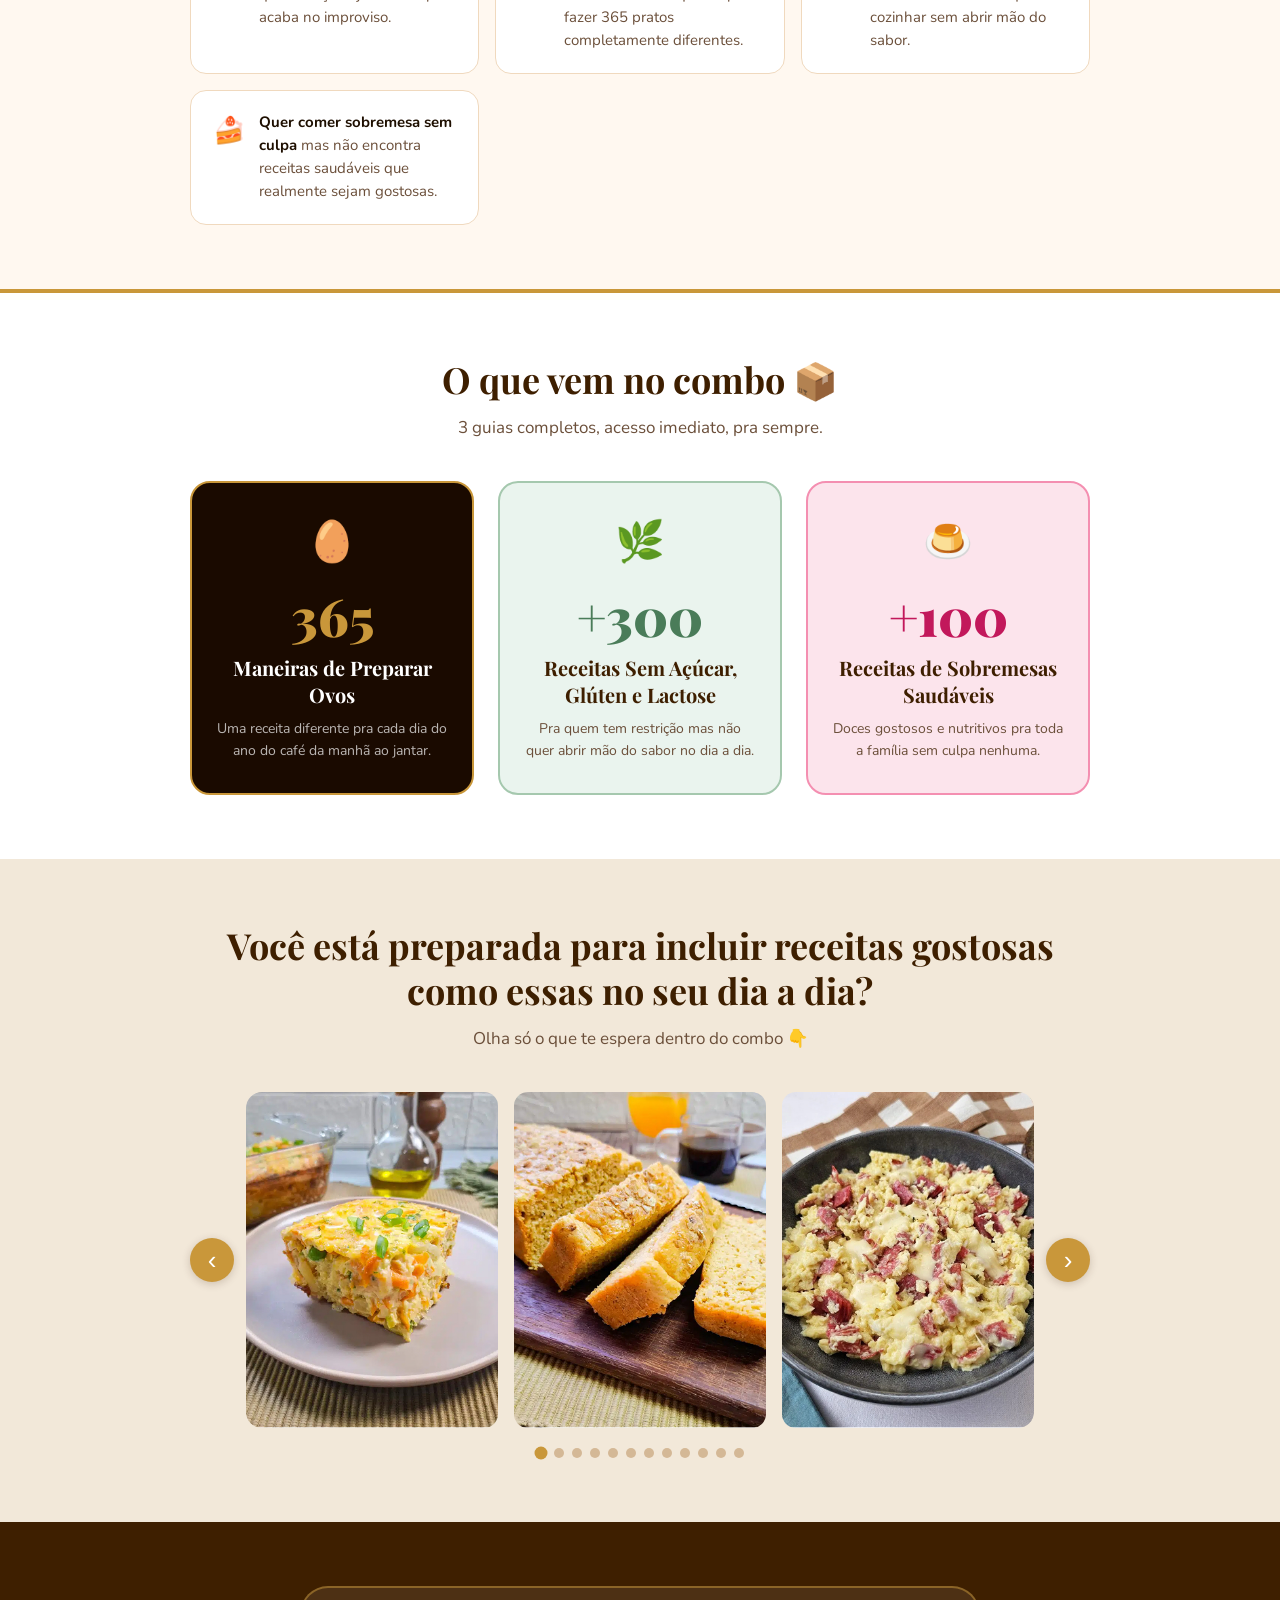
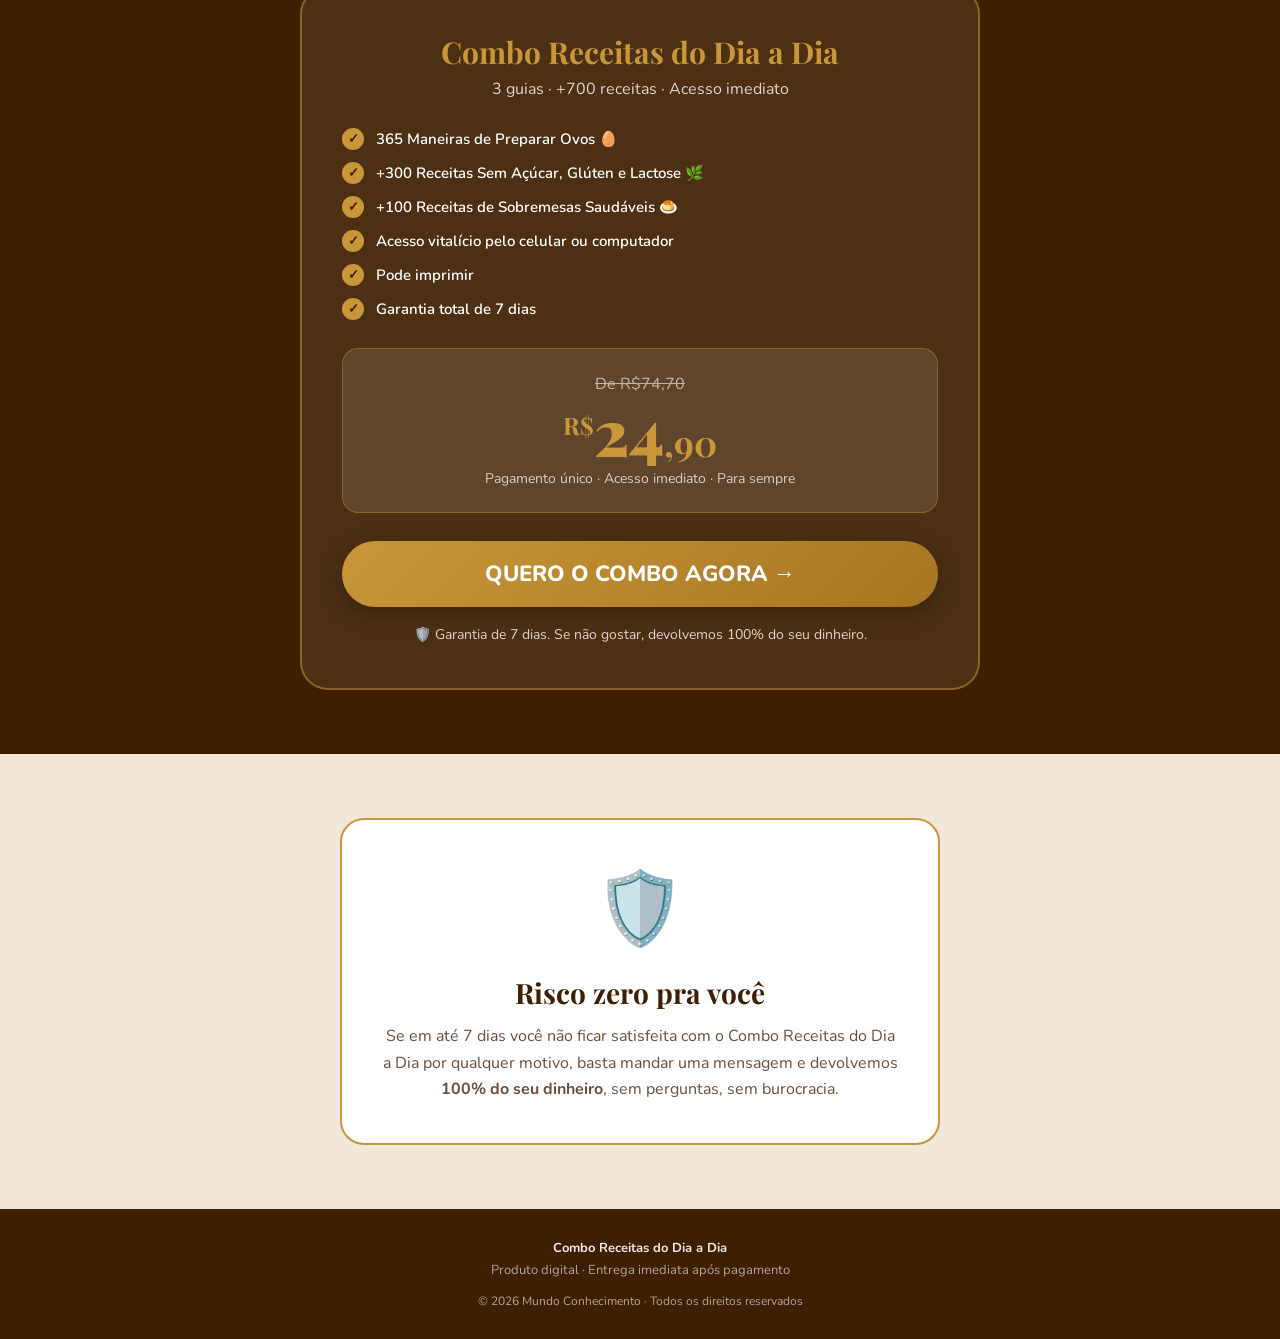
==== commit 763f111b: "v4" ====
--- a/index.html
+++ b/index.html
@@ -16,10 +16,6 @@
 
 <!-- HERO -->
 <section class="hero">
-  <div class="badge-exclusivo">
-    <span class="dot"></span>
-    Novidade exclusiva para o grupo
-  </div>
 
   <h1>
     Mais de <em>700 receitas</em><br>
@@ -45,8 +41,8 @@
     QUERO O COMBO AGORA →
   </a>
 
-  <div class="preco-hero">
-    De <s>R$74,70</s> por apenas <strong>R$24,90</strong> — pagamento único
+  <div class="preco-hero-img">
+    <img src="assets/price.jpg" alt="De R$74,70 por apenas R$24,90 — pagamento único">
   </div>
 
   <div class="garantia-mini">
@@ -58,7 +54,7 @@
 <section class="sec-dor">
   <div class="container">
     <h2 class="section-title">Você se identifica com alguma dessas? 👇</h2>
-    <p class="section-sub">Se sim, esse combo foi feito exatamente pra você.</p>
+    <p class="section-sub">Se sim, esse combo foi feito <br>exatamente pra você.</p>
     <div class="dor-grid">
       <div class="dor-card">
         <span class="dor-icon">😩</span>
@@ -179,7 +175,7 @@
       <span class="g-big">🛡️</span>
       <h3>Risco zero pra você</h3>
       <p>
-        Se em até 7 dias você não ficar satisfeita com o Combo Receitas do Dia a Dia por qualquer motivo — basta mandar uma mensagem e devolvemos <strong>100% do seu dinheiro</strong>, sem perguntas, sem burocracia.
+        Se em até 7 dias você não ficar satisfeita com o Combo Receitas do Dia a Dia por qualquer motivo, basta mandar uma mensagem e devolvemos <strong>100% do seu dinheiro</strong>, sem perguntas, sem burocracia.
       </p>
     </div>
   </div>
--- a/style.css
+++ b/style.css
@@ -169,6 +169,8 @@
 .preco-hero { margin-top: 18px; font-size: 15px; color: var(--texto-muted); }
 .preco-hero strong { font-size: 28px; color: var(--marrom); font-weight: 800; }
 .preco-hero s { opacity: 0.5; }
+.preco-hero-img { margin-top: 18px; max-width: 360px; width: 100%; margin-left: auto; margin-right: auto; }
+.preco-hero-img img { width: 100%; display: block; }
 .garantia-mini {
   display: flex; align-items: center; justify-content: center;
   gap: 6px; font-size: 13px; color: var(--texto-muted); margin-top: 10px;
@@ -338,7 +340,7 @@
 
 /* OFERTA */
 .sec-oferta {
-  background: linear-gradient(135deg, var(--marrom) 0%, var(--marrom-medio) 100%);
+  background: var(--marrom);
   color: white;
 }
 .oferta-box {
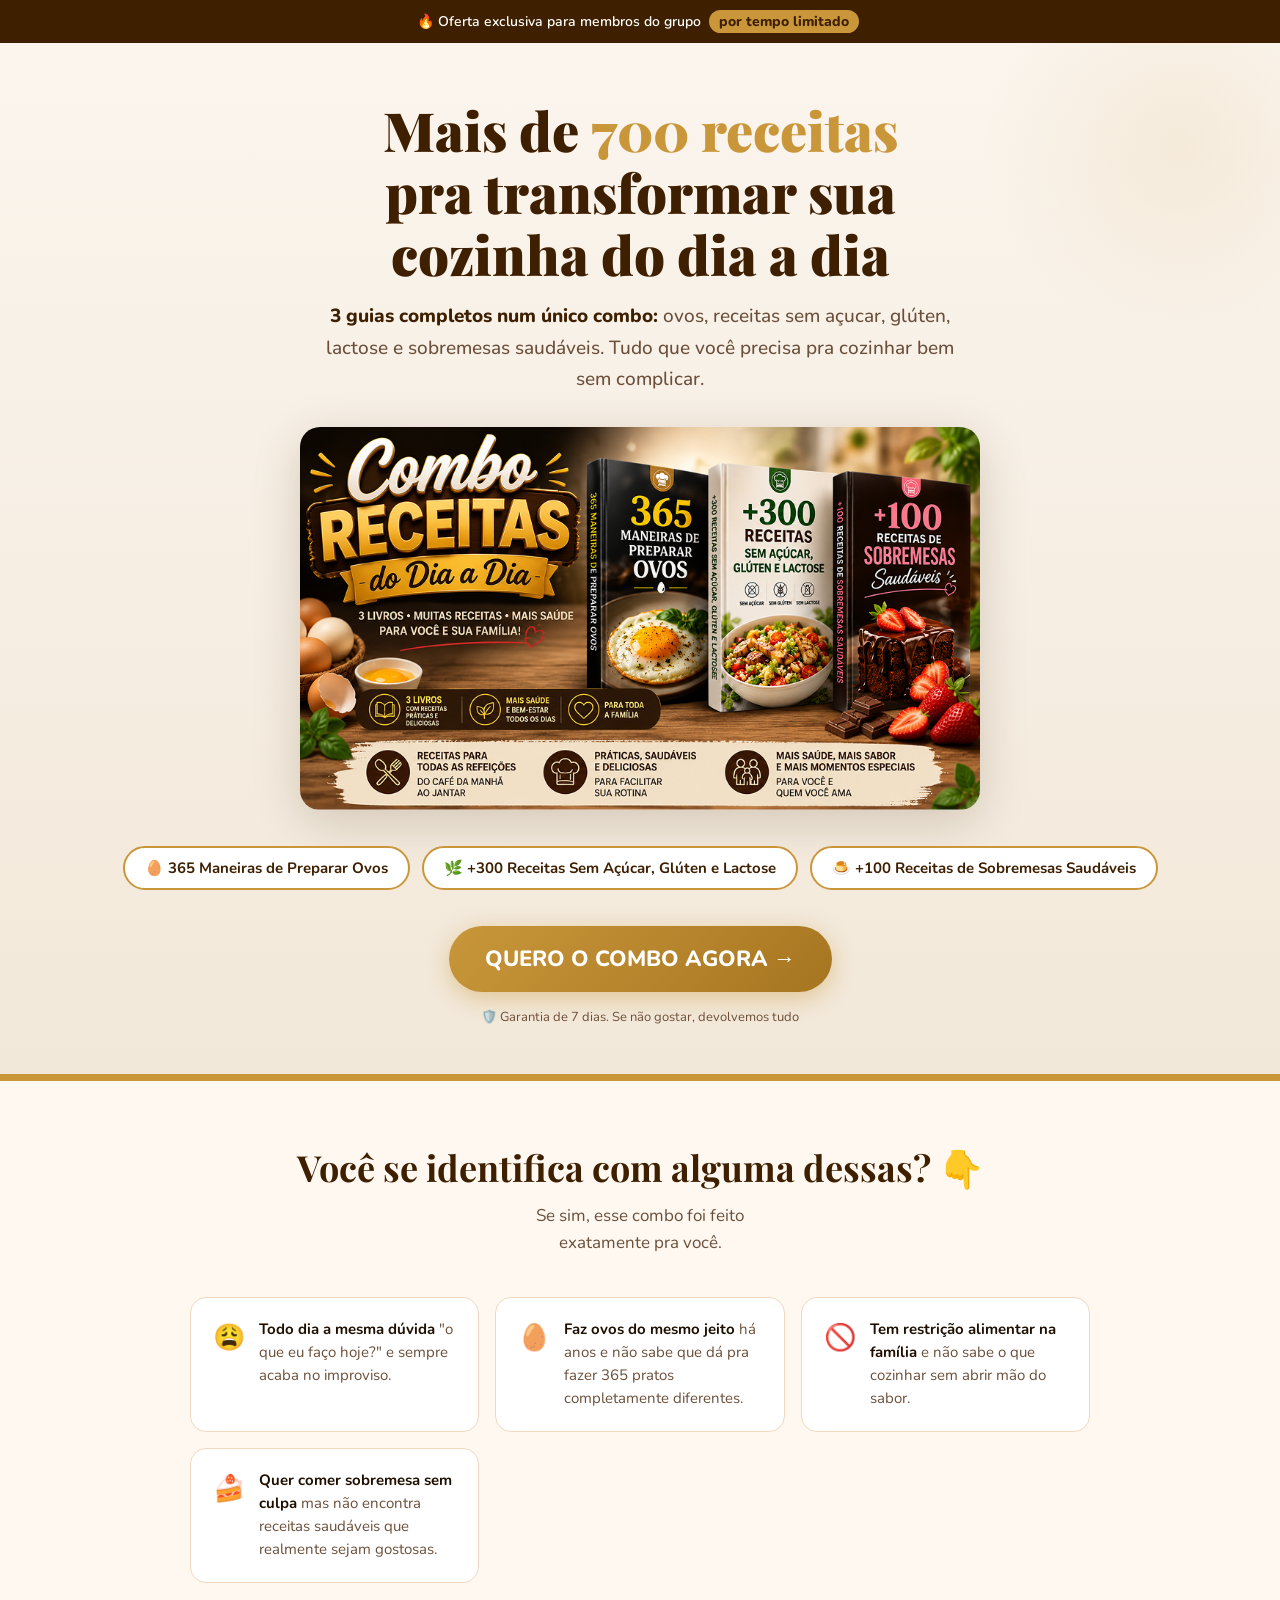
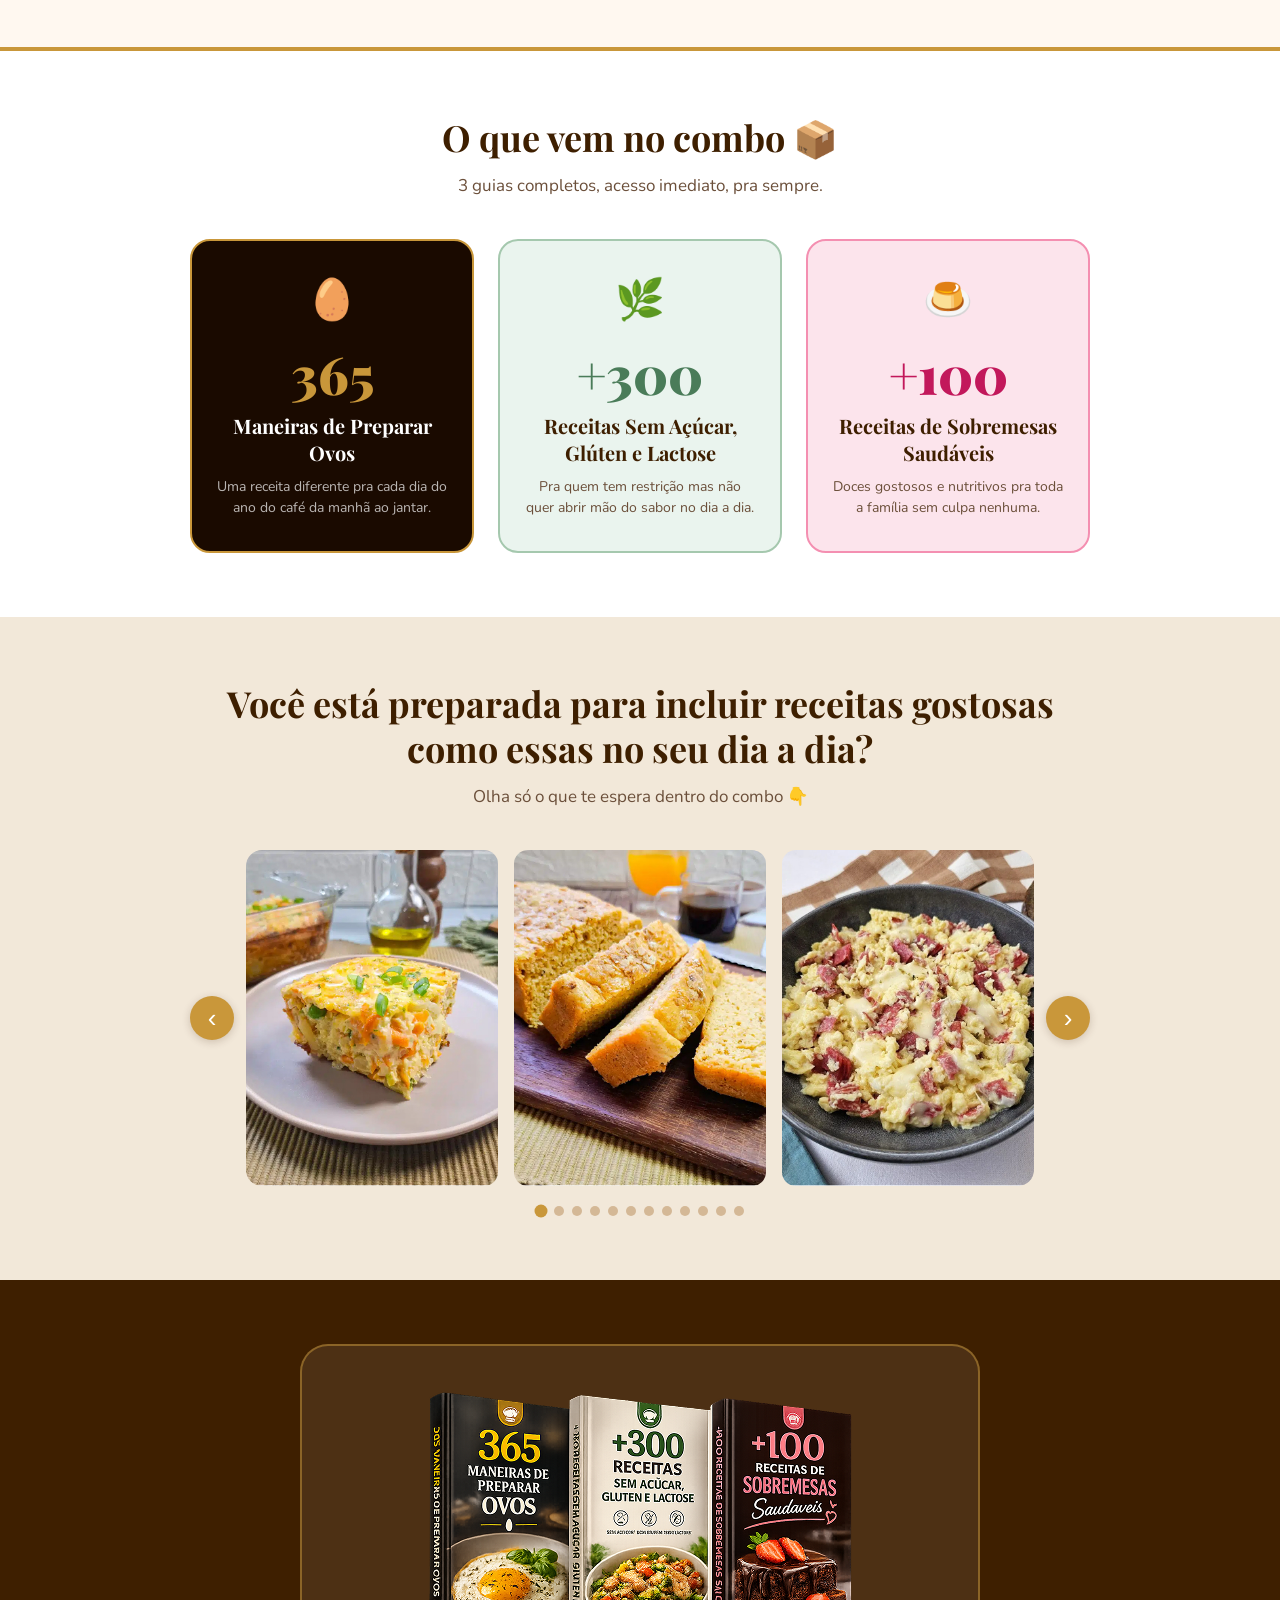
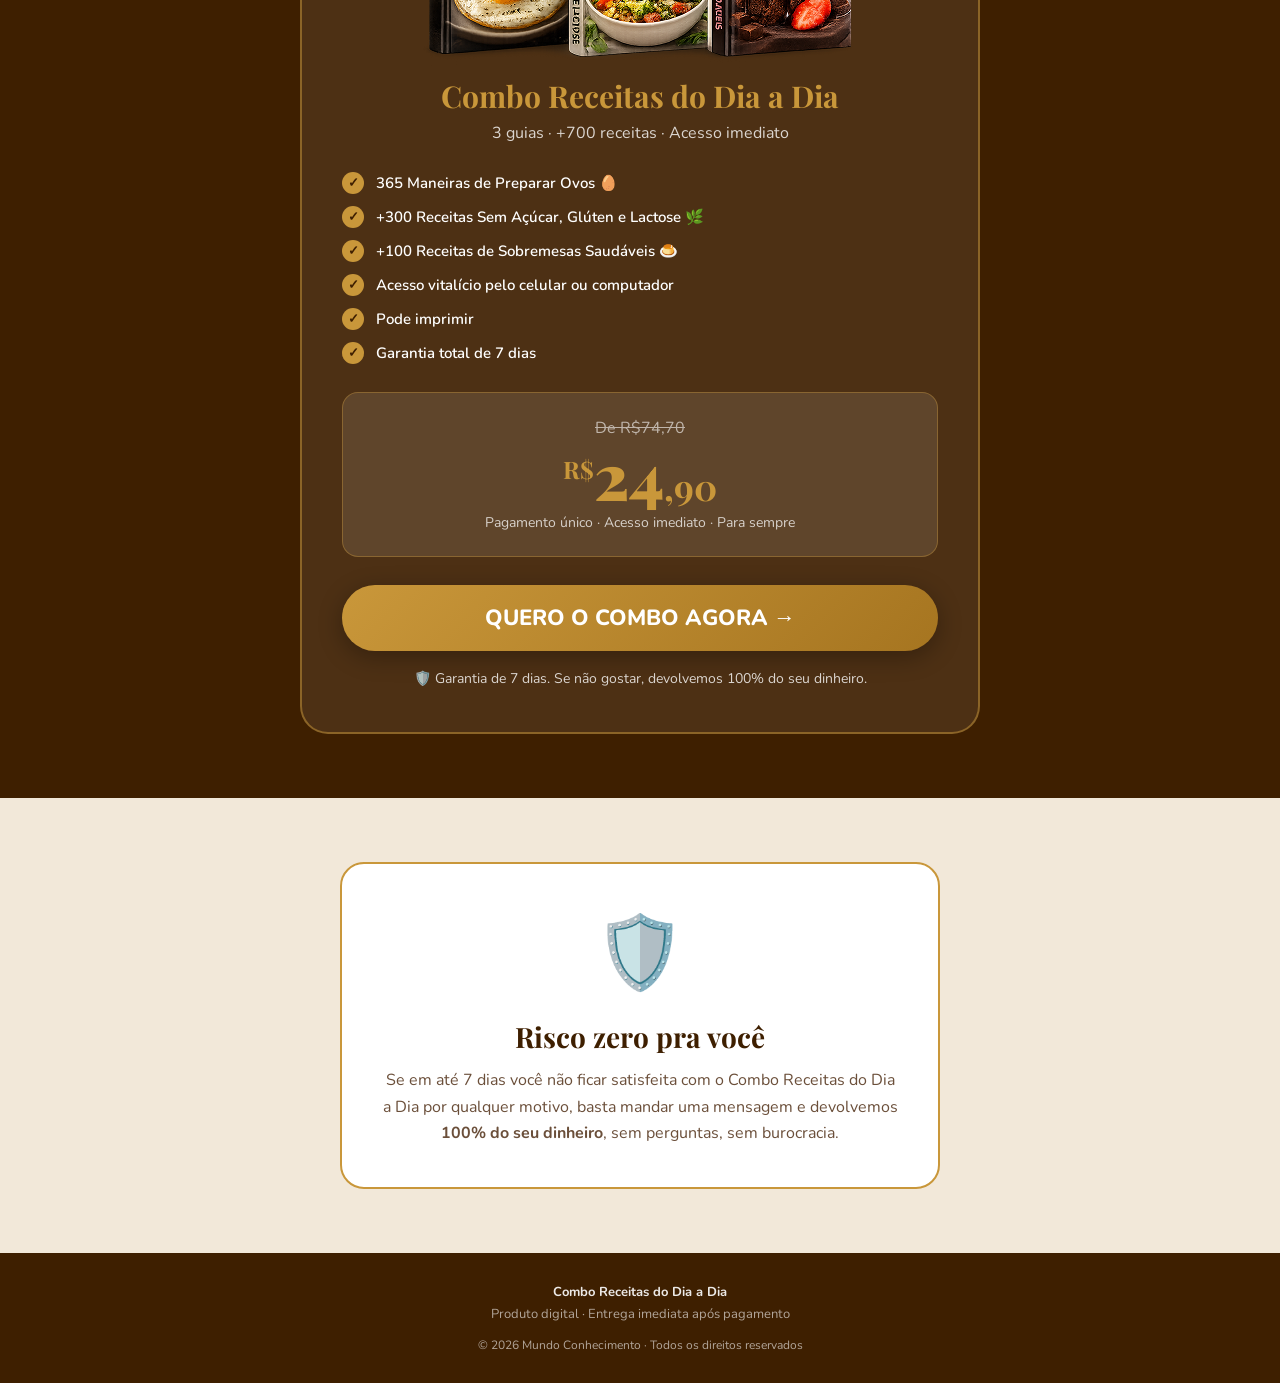
==== commit 573360b0: "v6" ====
--- a/index.html
+++ b/index.html
@@ -40,10 +40,6 @@
   <a href="https://mundoconhecimento.mycartpanda.com/checkout/211885139:1" class="cta-btn">
     QUERO O COMBO AGORA →
   </a>
-
-  <div class="preco-hero-img">
-    <img src="assets/price.jpg" alt="De R$74,70 por apenas R$24,90 — pagamento único">
-  </div>
 
   <div class="garantia-mini">
     🛡️ Garantia de 7 dias. Se não gostar, devolvemos tudo
@@ -137,6 +133,9 @@
 <section class="sec-oferta" id="oferta">
   <div class="container">
     <div class="oferta-box">
+
+      <img src="assets/price.jpg" alt="imgs"><br>
+
       <div class="titulo">Combo Receitas do Dia a Dia</div>
       <div class="subtitulo">3 guias · +700 receitas · Acesso imediato</div>
 
--- a/style.css
+++ b/style.css
@@ -38,6 +38,8 @@
   padding: 2px 10px;
   font-weight: 800;
   margin: 0 4px;
+  white-space: nowrap;
+  display: inline-block;
 }
 
 /* HERO */
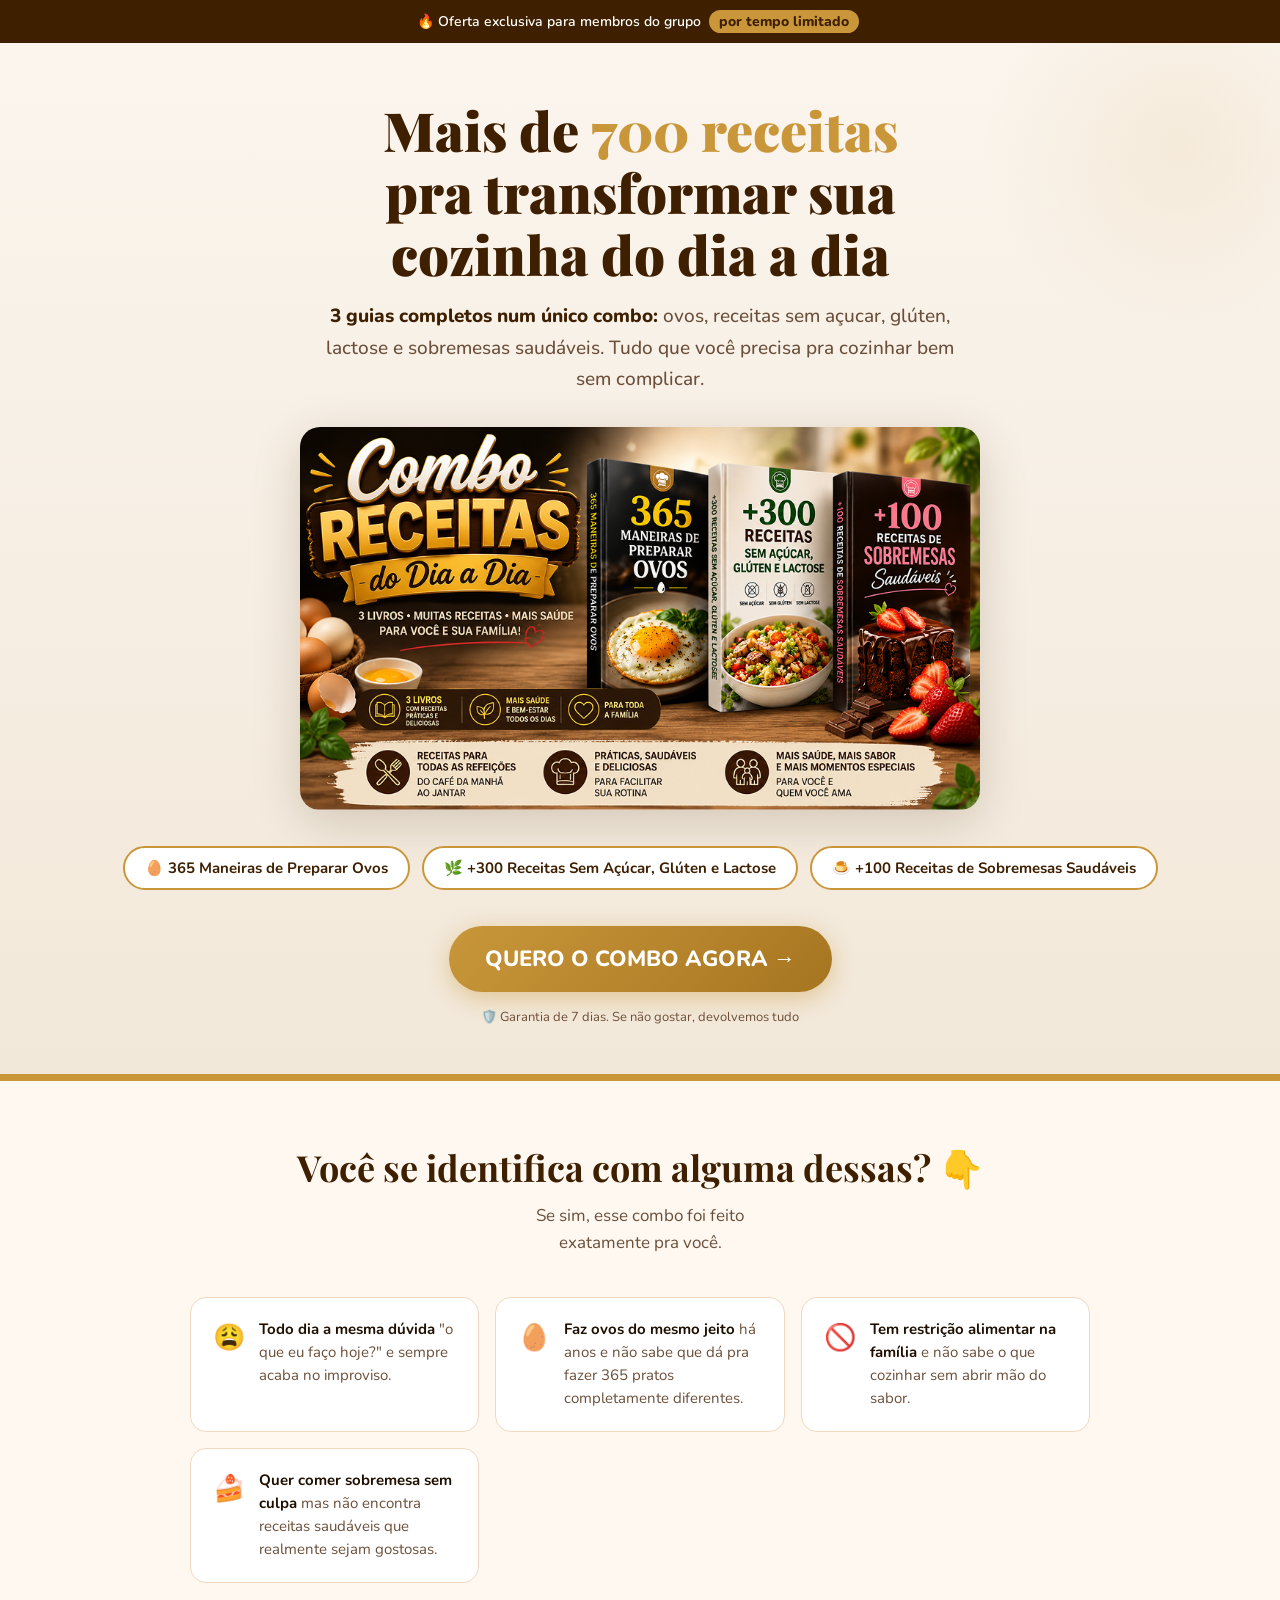
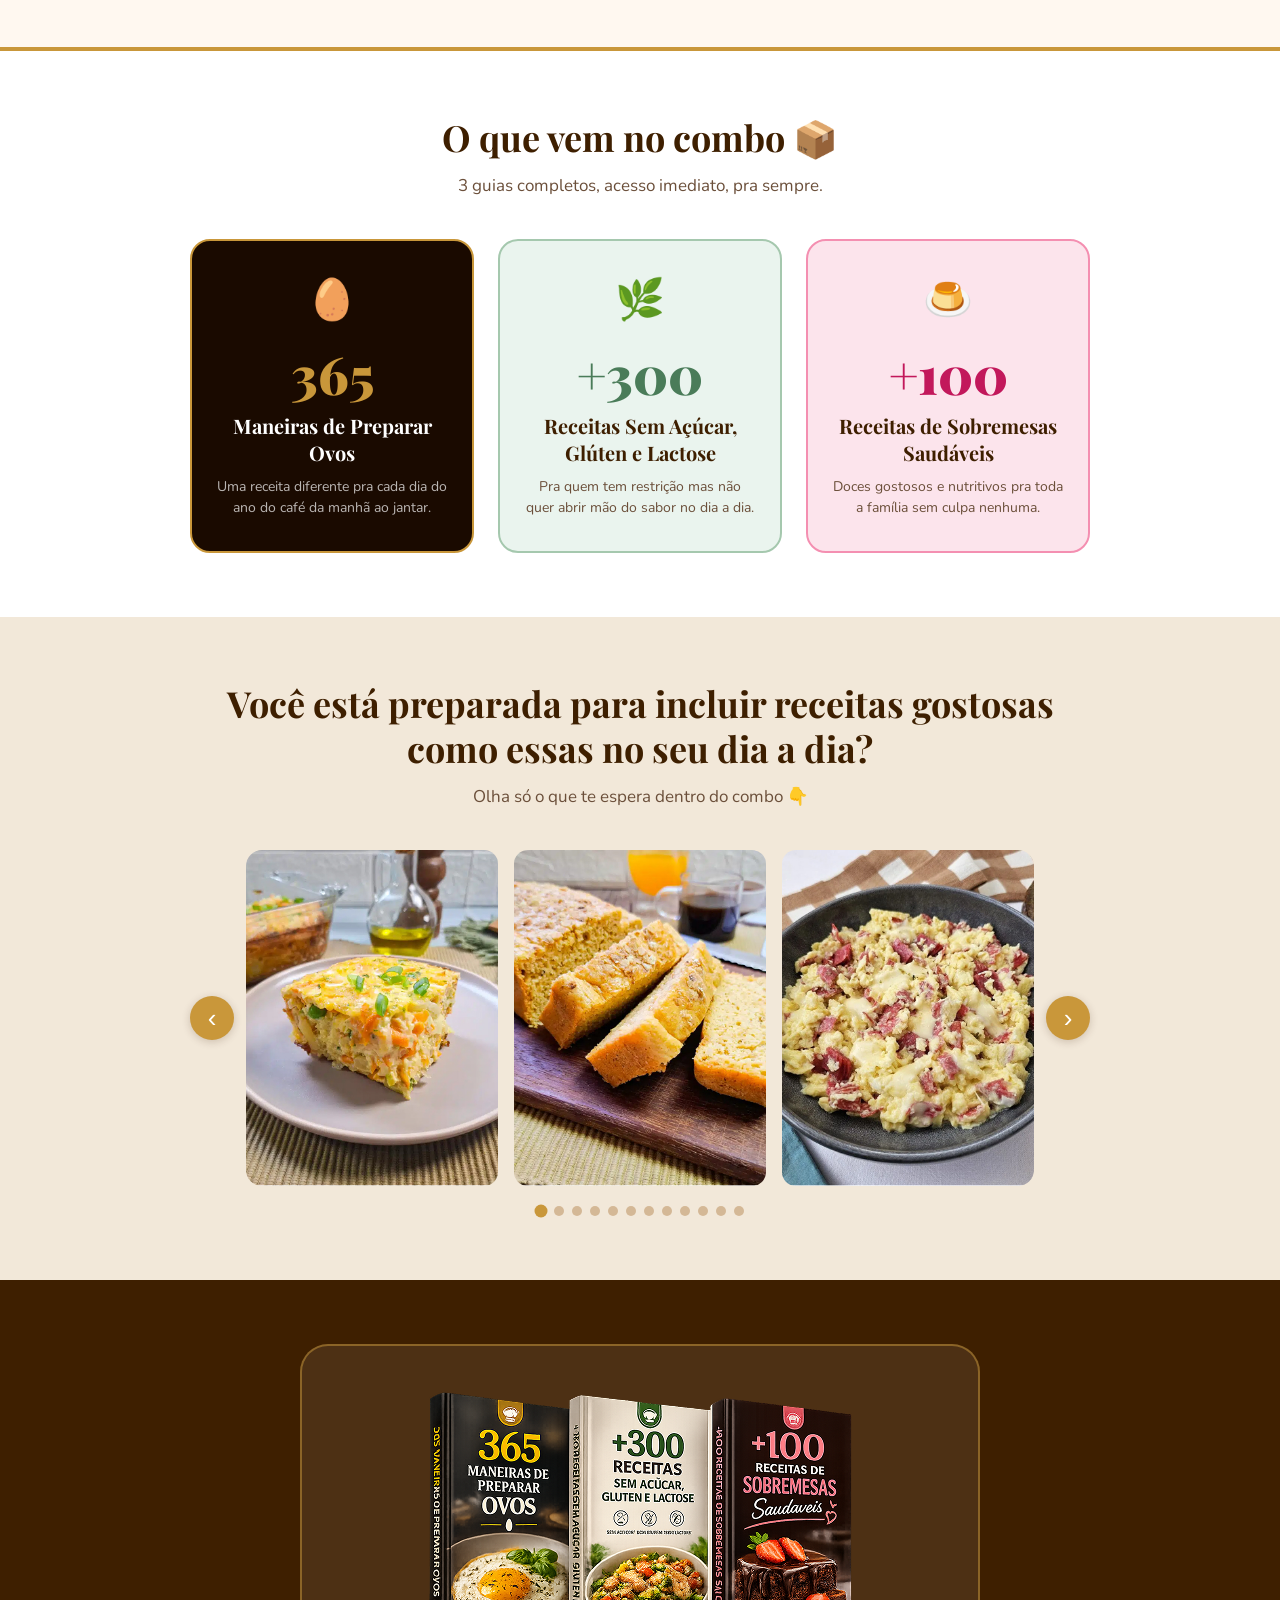
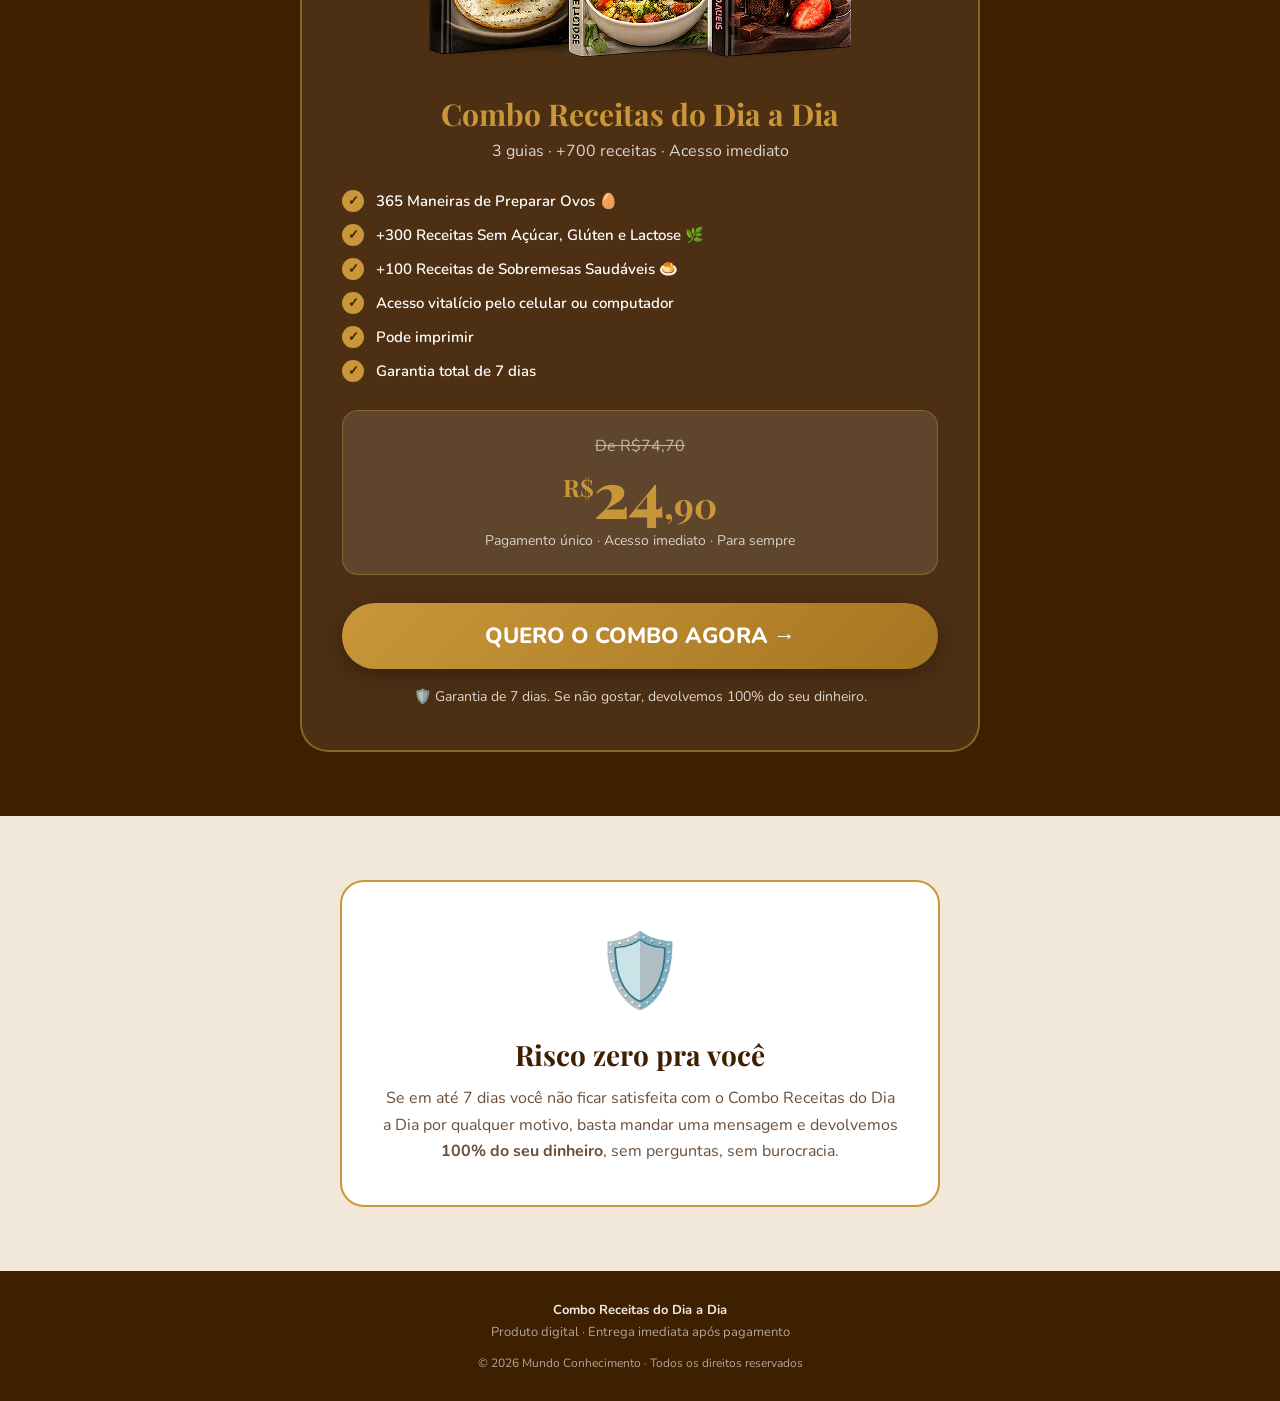
==== commit a88dba6f: "v7" ====
--- a/index.html
+++ b/index.html
@@ -134,7 +134,7 @@
   <div class="container">
     <div class="oferta-box">
 
-      <img src="assets/price.jpg" alt="imgs"><br>
+      <img src="assets/price.jpg" alt="Combo Receitas do Dia a Dia" class="oferta-img">
 
       <div class="titulo">Combo Receitas do Dia a Dia</div>
       <div class="subtitulo">3 guias · +700 receitas · Acesso imediato</div>
--- a/style.css
+++ b/style.css
@@ -353,6 +353,13 @@
   border: 2px solid rgba(201,151,58,0.5);
   padding: 44px 40px;
   text-align: center;
+}
+.oferta-img {
+  max-width: 100%;
+  height: auto;
+  display: block;
+  margin: 0 auto 24px;
+  border-radius: 16px;
 }
 .oferta-box .titulo {
   font-family: 'Playfair Display', serif;
